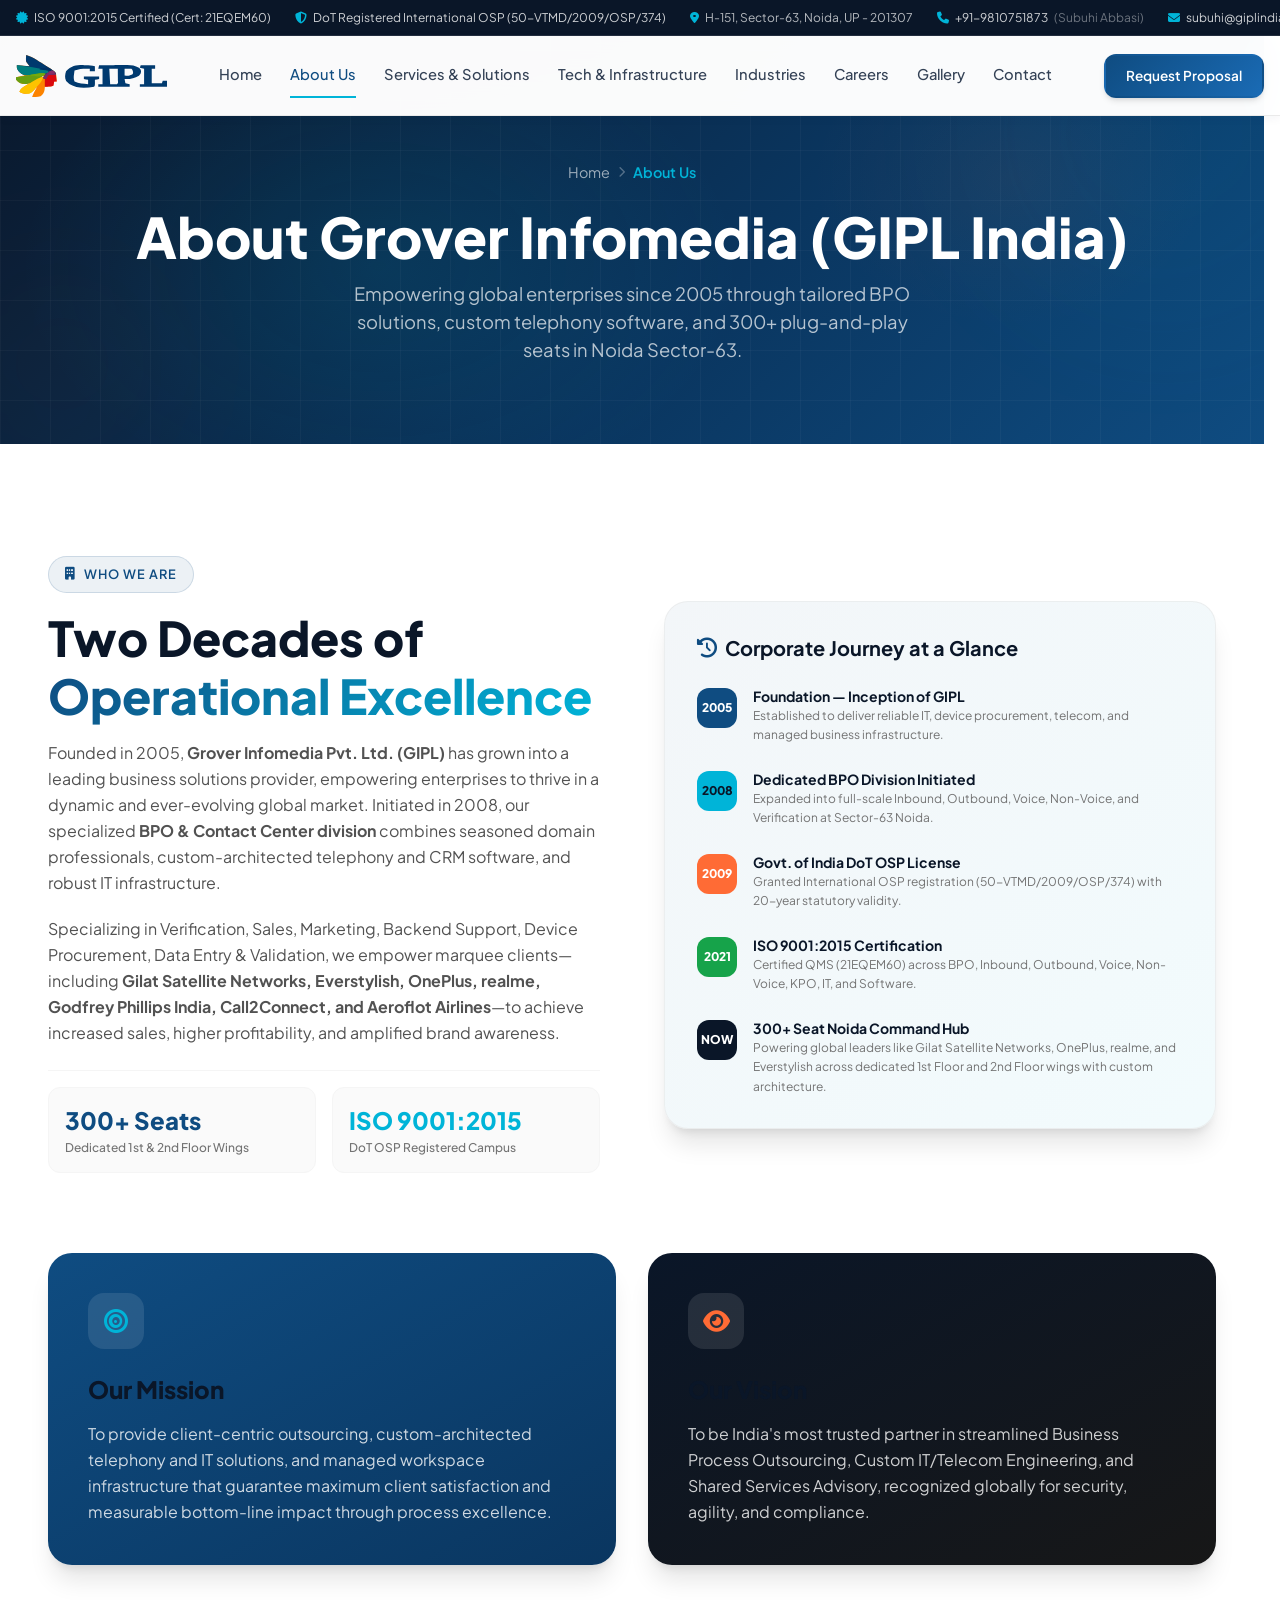
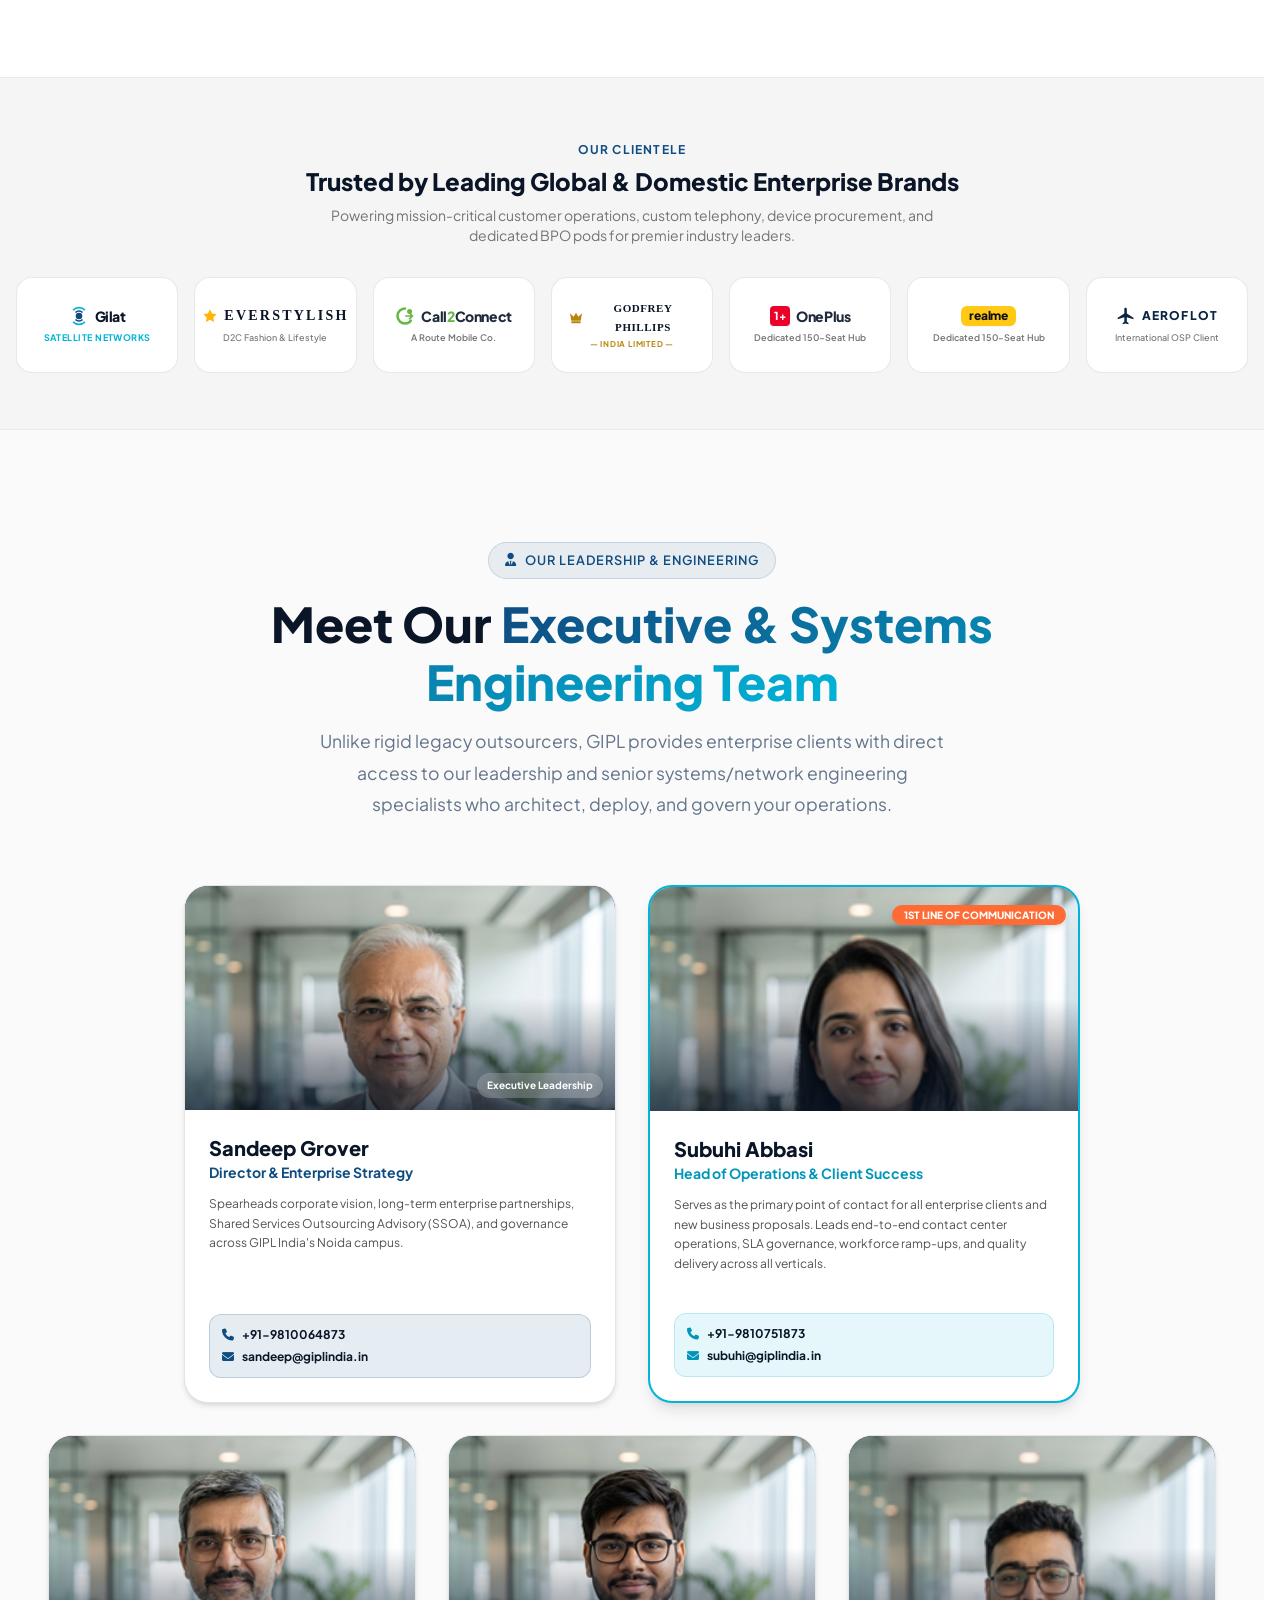
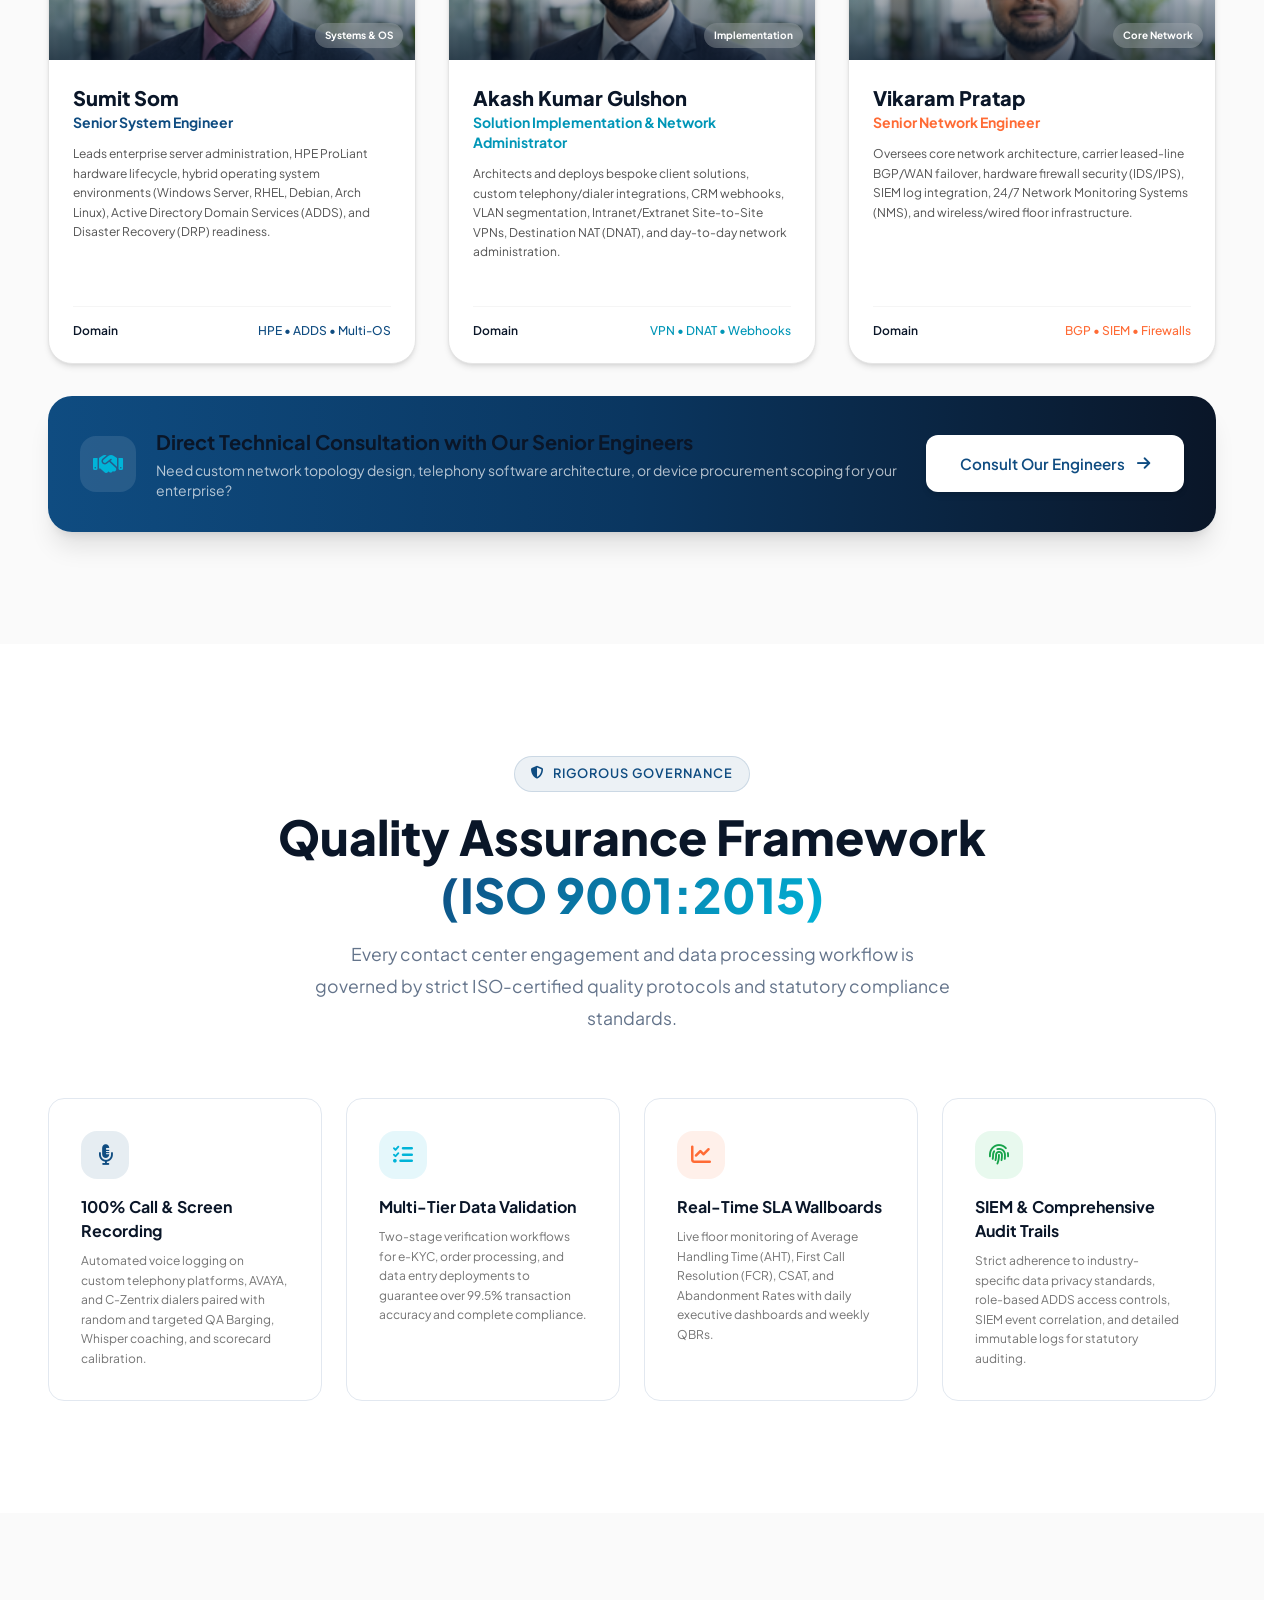
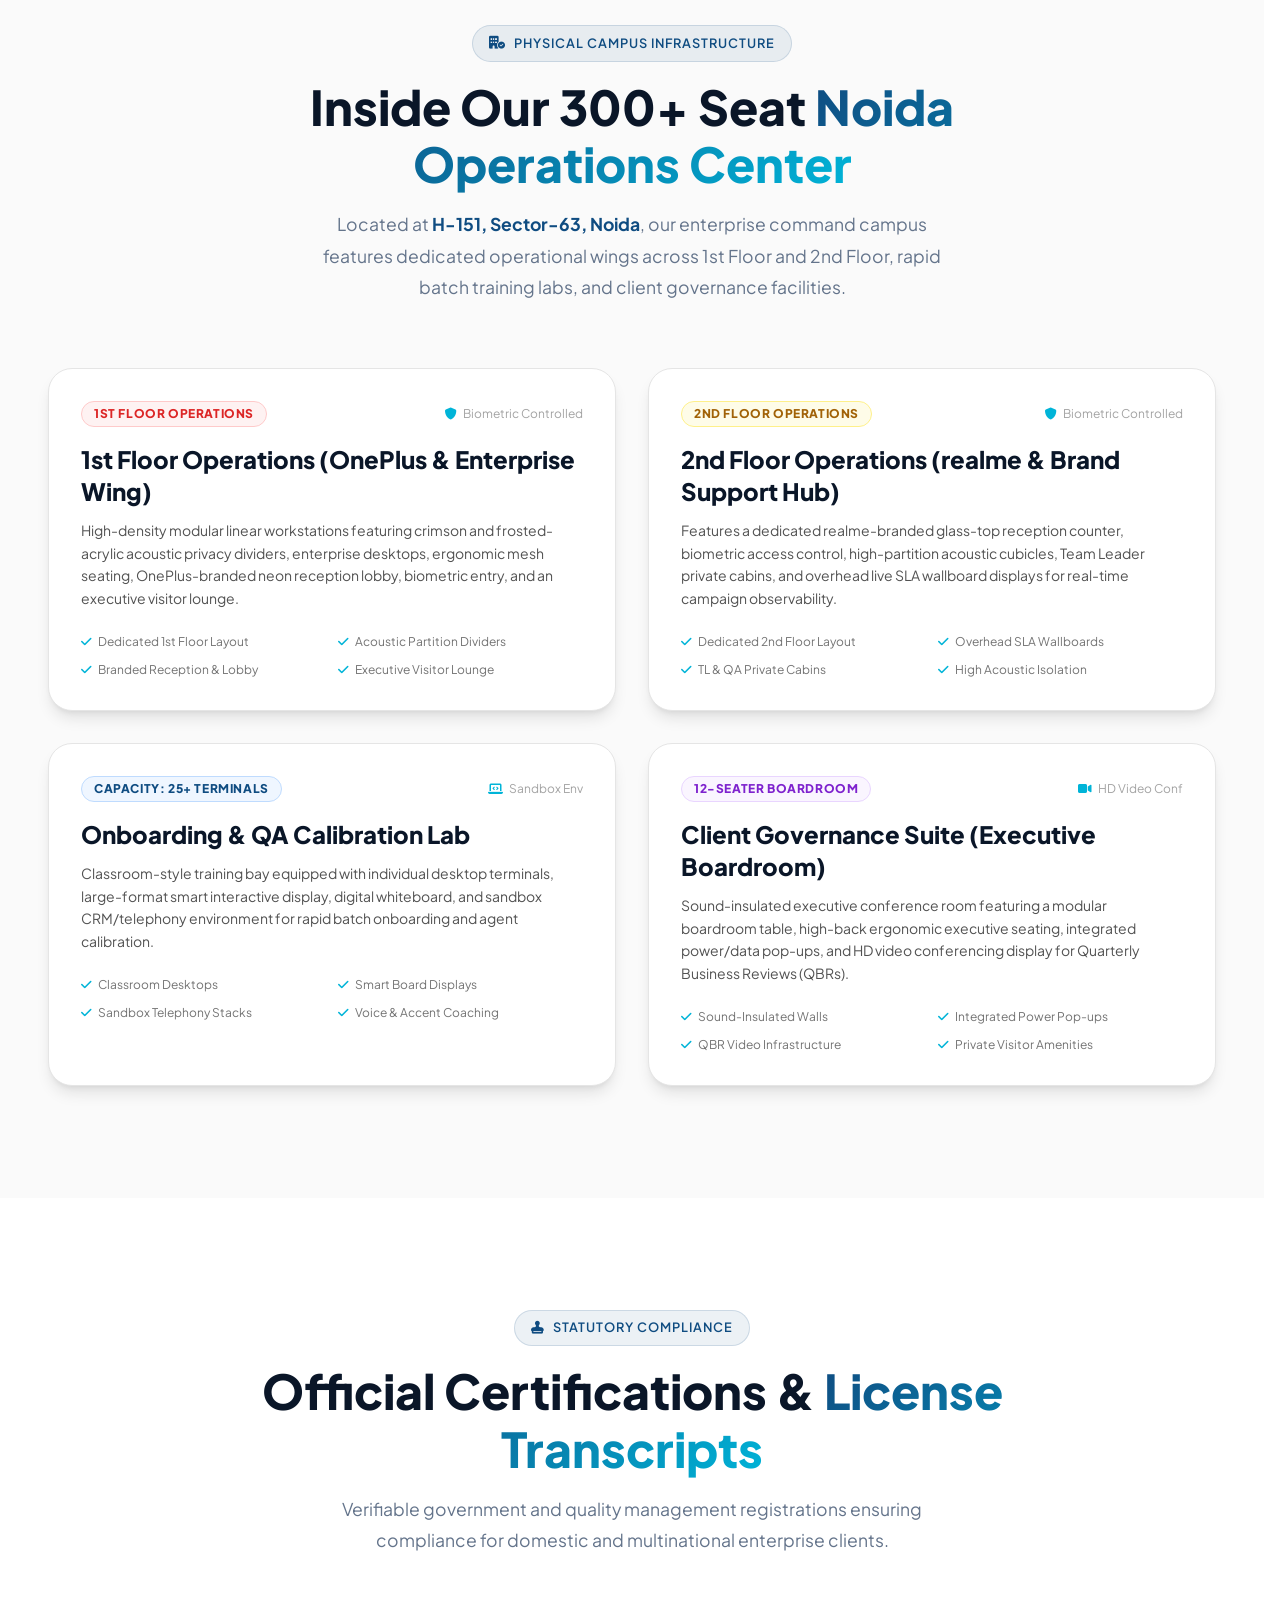
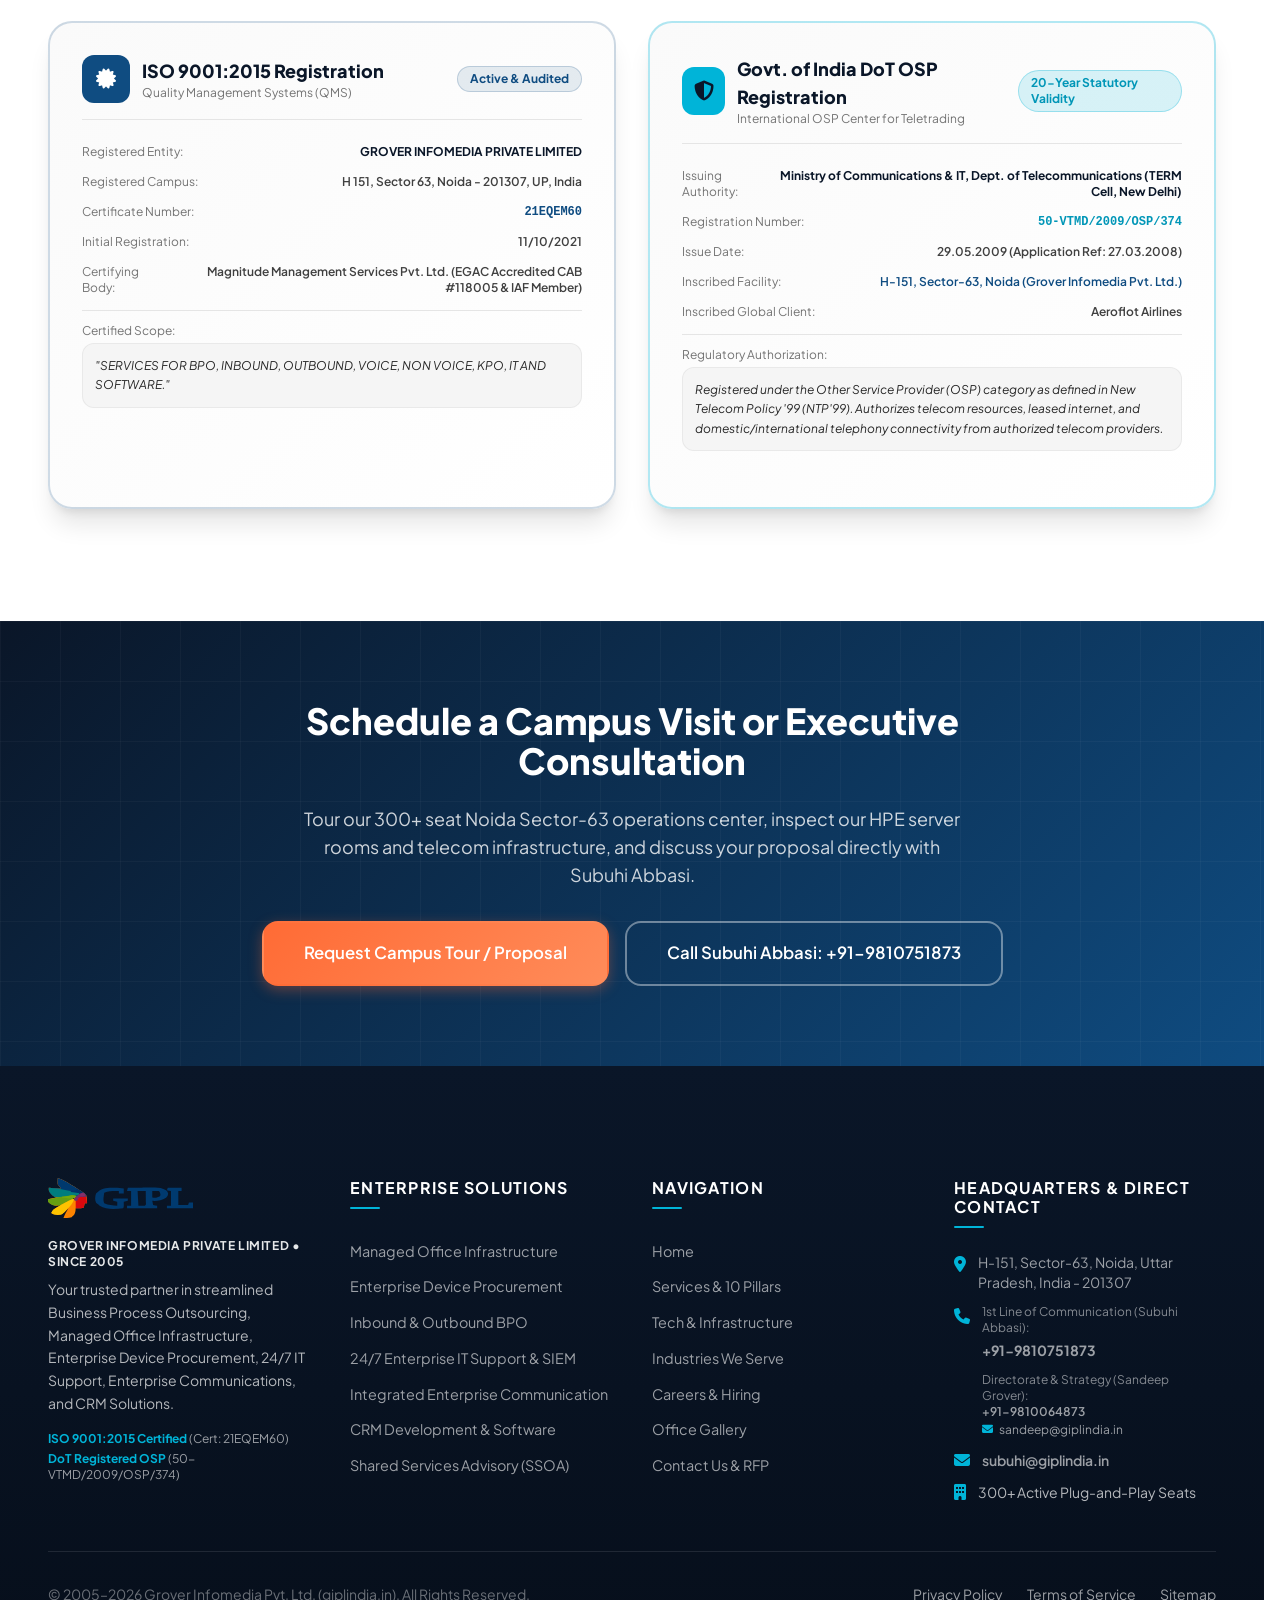
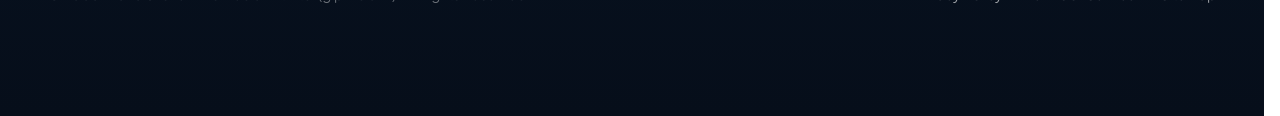
==== about.html @ d7152e78 "Initial production release of GIPL India (giplindia.in) corporate website" ====
<!DOCTYPE html>
<html lang="en">

<head>
  <meta charset="UTF-8">
  <meta name="viewport" content="width=device-width, initial-scale=1.0">
  <title>About Us, Leadership Team & Certifications | Grover Infomedia Pvt. Ltd. (GIPL India)</title>
  <meta name="description"
    content="Learn about Grover Infomedia Pvt. Ltd. (GIPL India) — empowering enterprises since 2005. Meet our leadership and engineering team, explore our 300+ seat Noida facility, ISO 9001:2015 certification, and DoT OSP license.">
  <meta name="keywords"
    content="About GIPL India, Grover Infomedia leadership team, Subuhi Abbasi, Sandeep Grover, BPO Noida Sector 63, ISO 9001:2015 BPO, DoT OSP registered call center, Gilat Satellite Networks Partner, OnePlus BPO Noida, realme BPO hub">
  <meta name="author" content="Grover Infomedia Pvt. Ltd. (GIPL India)">

  <!-- Open Graph -->
  <meta property="og:type" content="website">
  <meta property="og:url" content="https://www.giplindia.in/about.html">
  <meta property="og:title" content="About Us & Leadership Team | Grover Infomedia Pvt. Ltd. (GIPL India)">
  <meta property="og:description"
    content="Empowering enterprises since 2005. Meet our executive leadership and systems/network engineering team governing our 300+ seat Noida facility.">
  <meta property="og:site_name" content="GIPL India">
  <meta property="og:image" content="https://www.giplindia.in/asset/logo.svg">

  <!-- Twitter Card -->
  <meta name="twitter:card" content="summary_large_image">
  <meta name="twitter:title" content="About GIPL India | 20+ Years BPO & IT Excellence in Noida">
  <meta name="twitter:description"
    content="ISO 9001:2015 certified and DoT OSP registered provider of BPO, managed office infrastructure, custom telephony, and enterprise IT.">

  <!-- Canonical -->
  <link rel="canonical" href="https://www.giplindia.in/about.html">

  <!-- Favicon -->
  <link rel="icon" type="image/svg+xml" href="asset/favicon.svg">

  <!-- Google Fonts -->
  <link rel="preconnect" href="https://fonts.googleapis.com">
  <link rel="preconnect" href="https://fonts.gstatic.com" crossorigin>
  <link href="https://fonts.googleapis.com/css2?family=Plus+Jakarta+Sans:wght@300;400;500;600;700;800&display=swap"
    rel="stylesheet">

  <!-- Font Awesome -->
  <link rel="stylesheet" href="https://cdnjs.cloudflare.com/ajax/libs/font-awesome/6.5.1/css/all.min.css">

  <!-- Tailwind CSS -->
  <link rel="stylesheet" href="tailwind.min.css">

  <!-- Custom CSS -->
  <link rel="stylesheet" href="styles.css">
</head>

<body class="font-body page-inner">

  <!-- ==================== SITE HEADER ==================== -->
  <header id="site-header" class="site-header fixed top-0 left-0 right-0 z-50">
    <!-- Top Enterprise Utility Bar -->
    <div class="top-utility-bar bg-dark border-b border-white/10 text-white/80 text-xs py-2.5 hidden md:block">
      <div class="container-custom max-w-7xl mx-auto px-4 flex items-center justify-between">
        <div class="flex items-center gap-6">
          <span class="flex items-center gap-1.5 whitespace-nowrap"><i class="fas fa-certificate text-secondary"></i>
            ISO 9001:2015 Certified (Cert: 21EQEM60)</span>
          <span class="flex items-center gap-1.5 whitespace-nowrap"><i class="fas fa-shield-halved text-secondary"></i>
            DoT Registered International OSP (50-VTMD/2009/OSP/374)</span>
          <a href="https://maps.app.goo.gl/KAawsqjsAnJwsYy49" target="_blank" rel="noopener noreferrer"
            class="flex items-center gap-1.5 text-white/70 hover:text-white transition-colors whitespace-nowrap">
            <i class="fas fa-location-dot text-secondary"></i> H-151, Sector-63, Noida, UP - 201307
          </a>
        </div>
        <div class="flex items-center gap-6 ml-6 shrink-0">
          <a href="tel:+919810751873"
            class="hover:text-secondary flex items-center gap-1.5 transition-colors whitespace-nowrap">
            <i class="fas fa-phone text-secondary"></i> +91-9810751873 <span class="text-white/40">(Subuhi
              Abbasi)</span>
          </a>
          <a href="mailto:subuhi@giplindia.in"
            class="hover:text-secondary flex items-center gap-1.5 transition-colors whitespace-nowrap">
            <i class="fas fa-envelope text-secondary"></i> subuhi@giplindia.in
          </a>
        </div>
      </div>
    </div>

    <!-- Navigation -->
    <nav id="navbar" aria-label="Main navigation" class="transition-all duration-300">
      <div class="container-custom max-w-7xl mx-auto px-4 flex items-center justify-between h-20">
        <!-- Logo -->
        <a href="index.html" class="flex items-center gap-3 z-10 shrink-0" aria-label="GIPL India Home">
          <img src="asset/logo.svg" alt="GIPL India Logo"
            class="nav-logo-img logo-dark h-10 sm:h-11 w-auto object-contain shrink-0">
        </a>

        <!-- Desktop Links -->
        <div class="hidden lg:flex items-center gap-6 xl:gap-7">
          <a href="index.html"
            class="nav-link text-neutral-700 whitespace-nowrap border-b-2 border-transparent">Home</a>
          <a href="about.html"
            class="nav-link text-neutral-700 whitespace-nowrap active border-b-2 border-secondary font-bold text-primary">About
            Us</a>
          <a href="services.html"
            class="nav-link text-neutral-700 whitespace-nowrap border-b-2 border-transparent">Services & Solutions</a>
          <a href="infrastructure.html"
            class="nav-link text-neutral-700 whitespace-nowrap border-b-2 border-transparent">Tech & Infrastructure</a>
          <a href="industries.html"
            class="nav-link text-neutral-700 whitespace-nowrap border-b-2 border-transparent">Industries</a>
          <a href="careers.html"
            class="nav-link text-neutral-700 whitespace-nowrap border-b-2 border-transparent">Careers</a>
          <a href="gallery.html"
            class="nav-link text-neutral-700 whitespace-nowrap border-b-2 border-transparent">Gallery</a>
          <a href="contact.html"
            class="nav-link text-neutral-700 whitespace-nowrap border-b-2 border-transparent">Contact</a>
        </div>

        <!-- CTA + Hamburger -->
        <div class="flex items-center gap-4 z-10 shrink-0">
          <a href="contact.html"
            class="nav-cta hidden md:inline-flex btn btn-sm bg-primary text-white hover:bg-primary-dark rounded-lg shadow-md whitespace-nowrap">
            Request Proposal
          </a>
          <button id="menu-toggle" class="lg:hidden text-neutral-700 text-2xl focus:outline-none"
            aria-label="Open menu">
            <i class="fas fa-bars"></i>
          </button>
        </div>
      </div>
    </nav>
  </header>

  <!-- Mobile Menu -->
  <div id="mobile-menu">
    <div class="menu-overlay"></div>
    <div class="menu-panel">
      <div class="flex items-center justify-between mb-8">
        <a href="index.html" class="flex items-center gap-2">
          <img src="asset/logo.svg" alt="GIPL India" class="h-9 w-auto object-contain">
        </a>
        <button id="menu-close" class="text-neutral-500 text-2xl" aria-label="Close menu">
          <i class="fas fa-times"></i>
        </button>
      </div>
      <nav aria-label="Mobile navigation">
        <a href="index.html" class="mobile-nav-link">Home</a>
        <a href="about.html" class="mobile-nav-link active">About Us</a>
        <a href="services.html" class="mobile-nav-link">Services & Solutions</a>
        <a href="infrastructure.html" class="mobile-nav-link">Tech & Infrastructure</a>
        <a href="industries.html" class="mobile-nav-link">Industries</a>
        <a href="careers.html" class="mobile-nav-link">Careers</a>
        <a href="gallery.html" class="mobile-nav-link">Gallery</a>
        <a href="contact.html" class="mobile-nav-link">Contact</a>
      </nav>
      <div class="mt-8">
        <a href="contact.html" class="btn btn-primary w-full">Request Proposal</a>
      </div>
    </div>
  </div>

  <!-- ==================== PAGE HEADER ==================== -->
  <section class="page-header">
    <div class="hero-grid-bg"></div>
    <div class="hero-blob" style="width:400px;height:400px;background:rgba(0,180,216,0.12);top:-15%;right:-8%;"></div>
    <div class="hero-blob"
      style="width:250px;height:250px;background:rgba(255,107,53,0.08);bottom:-10%;left:-5%;animation-delay:3s;"></div>

    <div class="container-custom relative z-10 text-center">
      <div class="breadcrumb justify-center">
        <a href="index.html">Home</a>
        <i class="fas fa-chevron-right text-xs"></i>
        <span>About Us</span>
      </div>
      <h1 class="text-3xl sm:text-4xl md:text-5xl font-extrabold text-white mb-4">About Grover Infomedia (GIPL India)
      </h1>
      <p class="text-white/80 max-w-2xl mx-auto text-base sm:text-lg">
        Empowering global enterprises since 2005 through tailored BPO solutions, custom telephony software, and 300+
        plug-and-play seats in Noida Sector-63.
      </p>
    </div>
  </section>

  <!-- ==================== SECTION 4.2: COMPANY OVERVIEW, MISSION & VISION ==================== -->
  <section class="section-padding bg-white" id="overview">
    <div class="container-custom">
      <div class="grid lg:grid-cols-2 gap-16 items-center mb-20">
        <!-- Left: Text Overview -->
        <div class="animate-on-scroll">
          <span class="section-badge section-badge-primary">
            <i class="fas fa-building"></i>
            Who We Are
          </span>
          <h2 class="section-title">Two Decades of <span class="gradient-text">Operational Excellence</span></h2>
          <p class="text-neutral-600 leading-relaxed mb-5">
            Founded in 2005, <strong>Grover Infomedia Pvt. Ltd. (GIPL)</strong> has grown into a leading business
            solutions provider, empowering enterprises to thrive in a dynamic and ever-evolving global market. Initiated
            in 2008, our specialized <strong>BPO & Contact Center division</strong> combines seasoned domain
            professionals, custom-architected telephony and CRM software, and robust IT infrastructure.
          </p>
          <p class="text-neutral-600 leading-relaxed mb-6">
            Specializing in Verification, Sales, Marketing, Backend Support, Device Procurement, Data Entry &
            Validation, we empower marquee clients—including <strong>Gilat Satellite Networks, Everstylish, OnePlus, realme, Godfrey Phillips
              India, Call2Connect, and Aeroflot Airlines</strong>—to achieve increased sales, higher profitability, and
            amplified brand awareness.
          </p>
          <div class="grid grid-cols-2 gap-4 pt-4 border-t border-neutral-100">
            <div class="p-4 rounded-xl bg-neutral-50 border border-neutral-100">
              <div class="text-2xl font-black text-primary">300+ Seats</div>
              <div class="text-xs text-neutral-500 font-medium mt-1">Dedicated 1st & 2nd Floor Wings</div>
            </div>
            <div class="p-4 rounded-xl bg-neutral-50 border border-neutral-100">
              <div class="text-2xl font-black text-secondary">ISO 9001:2015</div>
              <div class="text-xs text-neutral-500 font-medium mt-1">DoT OSP Registered Campus</div>
            </div>
          </div>
        </div>

        <!-- Right: Key Milestones Quick View -->
        <div class="animate-on-scroll animate-delay-200">
          <div
            class="bg-gradient-to-br from-primary/5 to-secondary/5 rounded-3xl p-8 border border-neutral-200/60 shadow-xl relative overflow-hidden">
            <h3 class="text-xl font-bold text-dark mb-6 flex items-center gap-2">
              <i class="fas fa-clock-rotate-left text-primary"></i>
              Corporate Journey at a Glance
            </h3>
            <div class="space-y-6">
              <div class="flex items-start gap-4">
                <div
                  class="w-10 h-10 rounded-xl bg-primary text-white font-black text-xs flex items-center justify-center flex-shrink-0 mt-0.5">
                  2005</div>
                <div>
                  <h4 class="font-bold text-dark text-sm">Foundation — Inception of GIPL</h4>
                  <p class="text-xs text-neutral-500 leading-relaxed">Established to deliver reliable IT, device
                    procurement, telecom, and managed business infrastructure.</p>
                </div>
              </div>

              <div class="flex items-start gap-4">
                <div
                  class="w-10 h-10 rounded-xl bg-secondary text-dark font-black text-xs flex items-center justify-center flex-shrink-0 mt-0.5">
                  2008</div>
                <div>
                  <h4 class="font-bold text-dark text-sm">Dedicated BPO Division Initiated</h4>
                  <p class="text-xs text-neutral-500 leading-relaxed">Expanded into full-scale Inbound, Outbound, Voice,
                    Non-Voice, and Verification at Sector-63 Noida.</p>
                </div>
              </div>

              <div class="flex items-start gap-4">
                <div
                  class="w-10 h-10 rounded-xl bg-accent text-white font-black text-xs flex items-center justify-center flex-shrink-0 mt-0.5">
                  2009</div>
                <div>
                  <h4 class="font-bold text-dark text-sm">Govt. of India DoT OSP License</h4>
                  <p class="text-xs text-neutral-500 leading-relaxed">Granted International OSP registration
                    (50-VTMD/2009/OSP/374) with 20-year statutory validity.</p>
                </div>
              </div>

              <div class="flex items-start gap-4">
                <div
                  class="w-10 h-10 rounded-xl bg-green-600 text-white font-black text-xs flex items-center justify-center flex-shrink-0 mt-0.5">
                  2021</div>
                <div>
                  <h4 class="font-bold text-dark text-sm">ISO 9001:2015 Certification</h4>
                  <p class="text-xs text-neutral-500 leading-relaxed">Certified QMS (21EQEM60) across BPO, Inbound,
                    Outbound, Voice, Non-Voice, KPO, IT, and Software.</p>
                </div>
              </div>

              <div class="flex items-start gap-4">
                <div
                  class="w-10 h-10 rounded-xl bg-dark text-white font-black text-xs flex items-center justify-center flex-shrink-0 mt-0.5">
                  NOW</div>
                <div>
                  <h4 class="font-bold text-dark text-sm">300+ Seat Noida Command Hub</h4>
                  <p class="text-xs text-neutral-500 leading-relaxed">Powering global leaders like Gilat Satellite Networks, OnePlus, realme, and
                    Everstylish across dedicated 1st Floor and 2nd Floor wings with custom architecture.</p>
                </div>
              </div>
            </div>
          </div>
        </div>
      </div>

      <!-- Mission & Vision Cards -->
      <div class="grid md:grid-cols-2 gap-8">
        <div
          class="bg-gradient-to-br from-primary to-primary-dark rounded-3xl p-8 sm:p-10 text-white shadow-xl relative overflow-hidden animate-on-scroll">
          <div class="w-14 h-14 rounded-2xl bg-white/10 flex items-center justify-center mb-6 text-secondary text-2xl">
            <i class="fas fa-bullseye"></i>
          </div>
          <h3 class="text-2xl font-extrabold mb-4">Our Mission</h3>
          <p class="text-white/80 leading-relaxed text-base">
            To provide client-centric outsourcing, custom-architected telephony and IT solutions, and managed workspace
            infrastructure that guarantee maximum client satisfaction and measurable bottom-line impact through process
            excellence.
          </p>
        </div>

        <div
          class="bg-gradient-to-br from-dark to-neutral-900 rounded-3xl p-8 sm:p-10 text-white shadow-xl relative overflow-hidden animate-on-scroll animate-delay-100">
          <div class="w-14 h-14 rounded-2xl bg-white/10 flex items-center justify-center mb-6 text-accent text-2xl">
            <i class="fas fa-eye"></i>
          </div>
          <h3 class="text-2xl font-extrabold mb-4">Our Vision</h3>
          <p class="text-white/80 leading-relaxed text-base">
            To be India's most trusted partner in streamlined Business Process Outsourcing, Custom IT/Telecom
            Engineering, and Shared Services Advisory, recognized globally for security, agility, and compliance.
          </p>
        </div>
      </div>
    </div>
  </section>

  <!-- ==================== MARQUEE CLIENTELE SHOWCASE ==================== -->
  <section class="py-14 bg-neutral-100 border-y border-neutral-200/80" id="clientele">
    <div class="container-custom">
      <div class="text-center mb-8">
        <span class="text-xs font-bold uppercase tracking-widest text-primary">OUR CLIENTELE</span>
        <h2 class="text-xl sm:text-2xl font-extrabold text-dark mt-1">Trusted by Leading Global & Domestic Enterprise
          Brands</h2>
        <p class="text-xs sm:text-sm text-neutral-500 max-w-2xl mx-auto mt-2">
          Powering mission-critical customer operations, custom telephony, device procurement, and dedicated BPO pods
          for premier industry leaders.
        </p>
      </div>

      <!-- 7 Marquee Client Vector Cards Grid -->
      <div class="grid grid-cols-2 sm:grid-cols-3 md:grid-cols-4 lg:grid-cols-7 gap-4">

        <!-- 1. Gilat Satellite Networks -->
        <div
          class="h-24 px-4 py-3 bg-white rounded-2xl border border-neutral-200/90 hover:border-primary/50 hover:shadow-lg hover:-translate-y-1 transition-all duration-300 flex flex-col items-center justify-center text-center group"
          title="Gilat Satellite Networks" aria-label="Gilat Satellite Networks">
          <div class="flex items-center gap-1.5 mb-1">
            <svg class="w-5 h-5 text-[#0F4C81] group-hover:text-[#00B4D8] transition-colors shrink-0"
              viewBox="0 0 24 24" fill="none" stroke="currentColor" stroke-width="2" aria-hidden="true">
              <circle cx="12" cy="12" r="3" fill="#0F4C81" />
              <path d="M4.93 4.93a10 10 0 0 1 14.14 0" stroke="#00B4D8" />
              <path d="M7.76 7.76a6 6 0 0 1 8.48 0" stroke="#0F4C81" />
              <path d="M19.07 19.07a10 10 0 0 1-14.14 0" stroke="#00B4D8" />
              <path d="M16.24 16.24a6 6 0 0 1-8.48 0" stroke="#0F4C81" />
            </svg>
            <span class="font-extrabold text-sm tracking-tight text-[#0A1628]">Gilat</span>
          </div>
          <span class="text-[9px] font-bold uppercase tracking-wider text-[#00B4D8]">Satellite Networks</span>
        </div>

        <!-- 2. Everstylish -->
        <div
          class="h-24 px-4 py-3 bg-white rounded-2xl border border-neutral-200/90 hover:border-primary/50 hover:shadow-lg hover:-translate-y-1 transition-all duration-300 flex flex-col items-center justify-center text-center group">
          <div class="flex items-center gap-1.5 mb-1">
            <svg class="w-4 h-4 text-[#FFB703] fill-current shrink-0" viewBox="0 0 24 24">
              <path
                d="M12 2L15.09 8.26L22 9.27L17 14.14L18.18 21.02L12 17.77L5.82 21.02L7 14.14L2 9.27L8.91 8.26L12 2Z" />
            </svg>
            <span class="font-serif font-black text-xs sm:text-sm tracking-[0.16em] text-[#0A1628]">EVERSTYLISH</span>
          </div>
          <span class="text-[9px] font-medium text-neutral-500">D2C Fashion & Lifestyle</span>
        </div>

        <!-- 3. Call2Connect (Route Mobile) -->
        <div
          class="h-24 px-4 py-3 bg-white rounded-2xl border border-neutral-200/90 hover:border-primary/50 hover:shadow-lg hover:-translate-y-1 transition-all duration-300 flex flex-col items-center justify-center text-center group">
          <div class="flex items-center gap-1.5 mb-1">
            <svg class="w-5 h-5 shrink-0" viewBox="0 0 24 24" fill="none">
              <path d="M12 3C7.03 3 3 7.03 3 12C3 16.97 7.03 21 12 21C14.83 21 17.36 19.69 19 17.65" stroke="#65B741"
                stroke-width="3" stroke-linecap="round" />
              <circle cx="17.5" cy="6.5" r="3" fill="#65B741" />
              <path d="M13 12H21M21 12L17.5 8.5M21 12L17.5 15.5" stroke="#65B741" stroke-width="2"
                stroke-linecap="round" stroke-linejoin="round" />
            </svg>
            <span class="font-extrabold text-xs sm:text-sm tracking-tight text-[#1E293B]">Call<span
                class="text-[#65B741]">2</span>Connect</span>
          </div>
          <span class="text-[9px] font-semibold text-neutral-500">A Route Mobile Co.</span>
        </div>

        <!-- 4. Godfrey Phillips India (GPI) -->
        <div
          class="h-24 px-4 py-3 bg-white rounded-2xl border border-neutral-200/90 hover:border-primary/50 hover:shadow-lg hover:-translate-y-1 transition-all duration-300 flex flex-col items-center justify-center text-center group">
          <div class="flex items-center gap-1.5 mb-0.5">
            <svg class="w-4 h-4 text-[#B8860B] fill-current shrink-0" viewBox="0 0 24 24">
              <path
                d="M5 16L3 5L8.5 10L12 4L15.5 10L21 5L19 16H5M19 19C19 19.6 18.6 20 18 20H6C5.4 20 5 19.6 5 19V17H19V19Z" />
            </svg>
            <span class="font-serif font-extrabold text-[11px] tracking-wider text-[#0A1628]">GODFREY PHILLIPS</span>
          </div>
          <span class="text-[8px] font-bold uppercase tracking-widest text-[#B8860B]">— INDIA LIMITED —</span>
        </div>

        <!-- 5. OnePlus -->
        <div
          class="h-24 px-4 py-3 bg-white rounded-2xl border border-neutral-200/90 hover:border-primary/50 hover:shadow-lg hover:-translate-y-1 transition-all duration-300 flex flex-col items-center justify-center text-center group">
          <div class="flex items-center gap-1.5 mb-1">
            <div
              class="w-5 h-5 bg-[#EB0029] rounded flex items-center justify-center text-white text-[11px] font-black leading-none shadow-sm shrink-0">
              1+
            </div>
            <span class="font-extrabold text-sm tracking-tight text-[#1E293B]">OnePlus</span>
          </div>
          <span class="text-[9px] font-semibold text-neutral-500">Dedicated 150-Seat Hub</span>
        </div>

        <!-- 6. realme -->
        <div
          class="h-24 px-4 py-3 bg-white rounded-2xl border border-neutral-200/90 hover:border-primary/50 hover:shadow-lg hover:-translate-y-1 transition-all duration-300 flex flex-col items-center justify-center text-center group">
          <div class="flex items-center gap-1.5 mb-1">
            <div
              class="bg-[#FFC915] text-[#111] px-2 py-0.5 rounded-md font-black text-xs lowercase tracking-tight shadow-sm">
              realme
            </div>
          </div>
          <span class="text-[9px] font-semibold text-neutral-500">Dedicated 150-Seat Hub</span>
        </div>

        <!-- 7. Aeroflot Airlines -->
        <div
          class="h-24 px-4 py-3 bg-white rounded-2xl border border-neutral-200/90 hover:border-primary/50 hover:shadow-lg hover:-translate-y-1 transition-all duration-300 flex flex-col items-center justify-center text-center group">
          <div class="flex items-center gap-1.5 mb-1">
            <svg class="w-5 h-5 text-[#0A2540] shrink-0" viewBox="0 0 24 24" fill="currentColor">
              <path
                d="M21 16V14L13 9V3.5C13 2.67 12.33 2 11.5 2C10.67 2 10 2.67 10 3.5V9L2 14V16L10 13.5V19L8 20.5V22L11.5 21L15 22V20.5L13 19V13.5L21 16Z" />
            </svg>
            <span class="font-extrabold text-xs tracking-widest text-[#0A2540]">AEROFLOT</span>
          </div>
          <span class="text-[9px] font-medium text-neutral-500">International OSP Client</span>
        </div>

      </div>
    </div>
  </section>

  <!-- ==================== SECTION 4.4: LEADERSHIP & CORE ENGINEERING TEAM ==================== -->
  <section class="section-padding bg-neutral-50" id="team">
    <div class="container-custom">
      <div class="text-center mb-16 animate-on-scroll max-w-3xl mx-auto">
        <span class="section-badge section-badge-primary">
          <i class="fas fa-user-tie"></i>
          Our Leadership & Engineering
        </span>
        <h2 class="section-title">Meet Our <span class="gradient-text">Executive & Systems Engineering Team</span></h2>
        <p class="section-subtitle mx-auto">
          Unlike rigid legacy outsourcers, GIPL provides enterprise clients with direct access to our leadership and
          senior systems/network engineering specialists who architect, deploy, and govern your operations.
        </p>
      </div>

      <!-- Top Row: 2 Executive Leaders Centered -->
      <div class="max-w-4xl mx-auto grid sm:grid-cols-2 gap-8 mb-8">

        <!-- Member 1: Sandeep Grover -->
        <div
          class="bg-white rounded-3xl border border-neutral-200 shadow-md hover:shadow-xl transition-all duration-300 overflow-hidden hover:-translate-y-2 animate-on-scroll flex flex-col justify-between h-full">
          <div>
            <div class="h-56 bg-gradient-to-br from-primary to-dark relative overflow-hidden group">
              <img src="asset/team-sandeep-grover.png" alt="Sandeep Grover — Director & Enterprise Strategy"
                class="w-full h-full object-cover object-top transition-transform duration-500 group-hover:scale-105"
                loading="lazy">
              <div class="absolute inset-0 bg-gradient-to-t from-dark/70 via-transparent to-transparent"></div>
              <span
                class="absolute bottom-3 right-3 text-[10px] font-bold px-2.5 py-1 rounded-full bg-white/20 text-white backdrop-blur-md">
                Executive Leadership
              </span>
            </div>
            <div class="p-6">
              <h3 class="font-extrabold text-dark text-xl">Sandeep Grover</h3>
              <p class="text-primary font-bold text-sm mb-3">Director & Enterprise Strategy</p>
              <p class="text-neutral-600 text-xs leading-relaxed mb-5">
                Spearheads corporate vision, long-term enterprise partnerships, Shared Services Outsourcing Advisory
                (SSOA), and governance across GIPL India's Noida campus.
              </p>
            </div>
          </div>
          <div class="px-6 pb-6">
            <div class="p-3 rounded-xl bg-primary/10 border border-primary/20 space-y-1.5 text-xs">
              <div class="flex items-center gap-2">
                <i class="fas fa-phone text-primary"></i>
                <a href="tel:+919810064873" class="font-bold text-dark hover:text-primary">+91-9810064873</a>
              </div>
              <div class="flex items-center gap-2">
                <i class="fas fa-envelope text-primary"></i>
                <a href="mailto:sandeep@giplindia.in"
                  class="font-bold text-dark hover:text-primary">sandeep@giplindia.in</a>
              </div>
            </div>
          </div>
        </div>

        <!-- Member 2: Subuhi Abbasi (Primary Point of Contact) -->
        <div
          class="bg-white rounded-3xl border-2 border-secondary shadow-lg hover:shadow-2xl transition-all duration-300 overflow-hidden hover:-translate-y-2 animate-on-scroll relative flex flex-col justify-between h-full">
          <div class="absolute top-3 right-3 z-20">
            <span class="bg-accent text-white font-extrabold text-[10px] uppercase px-3 py-1 rounded-full shadow-md">
              1st Line of Communication
            </span>
          </div>
          <div>
            <div class="h-56 bg-gradient-to-br from-secondary to-primary relative overflow-hidden group">
              <img src="asset/team-subuhi-abbasi.png" alt="Subuhi Abbasi — Head of Operations & Client Success"
                class="w-full h-full object-cover object-top transition-transform duration-500 group-hover:scale-105"
                loading="lazy">
              <div class="absolute inset-0 bg-gradient-to-t from-dark/70 via-transparent to-transparent"></div>
            </div>
            <div class="p-6">
              <h3 class="font-extrabold text-dark text-xl">Subuhi Abbasi</h3>
              <p class="text-secondary-dark font-bold text-sm mb-3">Head of Operations & Client Success</p>
              <p class="text-neutral-600 text-xs leading-relaxed mb-4">
                Serves as the primary point of contact for all enterprise clients and new business proposals. Leads
                end-to-end contact center operations, SLA governance, workforce ramp-ups, and quality delivery across
                all verticals.
              </p>
            </div>
          </div>
          <div class="px-6 pb-6">
            <div class="p-3 rounded-xl bg-secondary/10 border border-secondary/20 space-y-1.5 text-xs">
              <div class="flex items-center gap-2">
                <i class="fas fa-phone text-secondary-dark"></i>
                <a href="tel:+919810751873" class="font-bold text-dark hover:text-secondary-dark">+91-9810751873</a>
              </div>
              <div class="flex items-center gap-2">
                <i class="fas fa-envelope text-secondary-dark"></i>
                <a href="mailto:subuhi@giplindia.in"
                  class="font-bold text-dark hover:text-secondary-dark">subuhi@giplindia.in</a>
              </div>
            </div>
          </div>
        </div>

      </div>

      <!-- Bottom Row: 3 Senior Systems & Network Engineers -->
      <div class="grid sm:grid-cols-2 lg:grid-cols-3 gap-8 mb-8">

        <!-- Member 3: Sumit Som -->
        <div
          class="bg-white rounded-3xl border border-neutral-200 shadow-md hover:shadow-xl transition-all duration-300 overflow-hidden hover:-translate-y-2 animate-on-scroll animate-delay-100 flex flex-col justify-between h-full">
          <div>
            <div class="h-56 bg-gradient-to-br from-dark to-primary relative overflow-hidden group">
              <img src="asset/team-sumit-som.png" alt="Sumit Som — Senior System Engineer"
                class="w-full h-full object-cover object-top transition-transform duration-500 group-hover:scale-105"
                loading="lazy">
              <div class="absolute inset-0 bg-gradient-to-t from-dark/70 via-transparent to-transparent"></div>
              <span
                class="absolute bottom-3 right-3 text-[10px] font-bold px-2.5 py-1 rounded-full bg-white/20 text-white backdrop-blur-md">
                Systems & OS
              </span>
            </div>
            <div class="p-6">
              <h3 class="font-extrabold text-dark text-xl">Sumit Som</h3>
              <p class="text-primary font-bold text-sm mb-3">Senior System Engineer</p>
              <p class="text-neutral-600 text-xs leading-relaxed mb-5">
                Leads enterprise server administration, HPE ProLiant hardware lifecycle, hybrid operating system
                environments (Windows Server, RHEL, Debian, Arch Linux), Active Directory Domain Services (ADDS), and
                Disaster Recovery (DRP) readiness.
              </p>
            </div>
          </div>
          <div class="px-6 pb-6">
            <div class="pt-4 border-t border-neutral-100 flex items-center justify-between text-xs text-neutral-500">
              <span class="font-semibold text-dark">Domain</span>
              <span class="text-primary font-medium">HPE • ADDS • Multi-OS</span>
            </div>
          </div>
        </div>

        <!-- Member 4: Akash Kumar Gulshon -->
        <div
          class="bg-white rounded-3xl border border-neutral-200 shadow-md hover:shadow-xl transition-all duration-300 overflow-hidden hover:-translate-y-2 animate-on-scroll animate-delay-200 flex flex-col justify-between h-full">
          <div>
            <div class="h-56 bg-gradient-to-br from-primary-light to-secondary relative overflow-hidden group">
              <img src="asset/team-akash-kumar-gulshon.png"
                alt="Akash Kumar Gulshon — Solution Implementation & Network Administrator"
                class="w-full h-full object-cover object-top transition-transform duration-500 group-hover:scale-105"
                loading="lazy">
              <div class="absolute inset-0 bg-gradient-to-t from-dark/70 via-transparent to-transparent"></div>
              <span
                class="absolute bottom-3 right-3 text-[10px] font-bold px-2.5 py-1 rounded-full bg-white/20 text-white backdrop-blur-md">
                Implementation
              </span>
            </div>
            <div class="p-6">
              <h3 class="font-extrabold text-dark text-xl">Akash Kumar Gulshon</h3>
              <p class="text-secondary-dark font-bold text-sm mb-3">Solution Implementation & Network Administrator</p>
              <p class="text-neutral-600 text-xs leading-relaxed mb-5">
                Architects and deploys bespoke client solutions, custom telephony/dialer integrations, CRM webhooks,
                VLAN segmentation, Intranet/Extranet Site-to-Site VPNs, Destination NAT (DNAT), and day-to-day network
                administration.
              </p>
            </div>
          </div>
          <div class="px-6 pb-6">
            <div class="pt-4 border-t border-neutral-100 flex items-center justify-between text-xs text-neutral-500">
              <span class="font-semibold text-dark">Domain</span>
              <span class="text-secondary-dark font-medium">VPN • DNAT • Webhooks</span>
            </div>
          </div>
        </div>

        <!-- Member 5: Vikaram Pratap -->
        <div
          class="bg-white rounded-3xl border border-neutral-200 shadow-md hover:shadow-xl transition-all duration-300 overflow-hidden hover:-translate-y-2 animate-on-scroll animate-delay-300 flex flex-col justify-between h-full">
          <div>
            <div class="h-56 bg-gradient-to-br from-dark to-neutral-800 relative overflow-hidden group">
              <img src="asset/team-vikaram-pratap.png" alt="Vikaram Pratap — Senior Network Engineer"
                class="w-full h-full object-cover object-top transition-transform duration-500 group-hover:scale-105"
                loading="lazy">
              <div class="absolute inset-0 bg-gradient-to-t from-dark/70 via-transparent to-transparent"></div>
              <span
                class="absolute bottom-3 right-3 text-[10px] font-bold px-2.5 py-1 rounded-full bg-white/20 text-white backdrop-blur-md">
                Core Network
              </span>
            </div>
            <div class="p-6">
              <h3 class="font-extrabold text-dark text-xl">Vikaram Pratap</h3>
              <p class="text-accent font-bold text-sm mb-3">Senior Network Engineer</p>
              <p class="text-neutral-600 text-xs leading-relaxed mb-5">
                Oversees core network architecture, carrier leased-line BGP/WAN failover, hardware firewall security
                (IDS/IPS), SIEM log integration, 24/7 Network Monitoring Systems (NMS), and wireless/wired floor
                infrastructure.
              </p>
            </div>
          </div>
          <div class="px-6 pb-6">
            <div class="pt-4 border-t border-neutral-100 flex items-center justify-between text-xs text-neutral-500">
              <span class="font-semibold text-dark">Domain</span>
              <span class="text-accent font-medium">BGP • SIEM • Firewalls</span>
            </div>
          </div>
        </div>

      </div>

      <!-- Full-Width Direct Technical Consultation Banner -->
      <div
        class="bg-gradient-to-r from-primary via-primary-dark to-dark rounded-3xl p-8 text-white flex flex-col md:flex-row items-center justify-between gap-6 shadow-xl animate-on-scroll">
        <div class="flex items-center gap-5">
          <div
            class="w-14 h-14 rounded-2xl bg-white/10 flex items-center justify-center text-secondary text-2xl shrink-0">
            <i class="fas fa-handshake"></i>
          </div>
          <div>
            <h3 class="text-xl font-bold mb-1">Direct Technical Consultation with Our Senior Engineers</h3>
            <p class="text-white/70 text-sm">Need custom network topology design, telephony software architecture, or
              device procurement scoping for your enterprise?</p>
          </div>
        </div>
        <a href="contact.html"
          class="btn bg-white text-primary hover:bg-neutral-100 font-bold px-8 py-3.5 shadow-md whitespace-nowrap shrink-0">
          Consult Our Engineers <i class="fas fa-arrow-right ml-1"></i>
        </a>
      </div>

    </div>
  </section>

  <!-- ==================== SECTION 4.5: QUALITY ASSURANCE FRAMEWORK (ISO 9001:2015) ==================== -->
  <section class="section-padding bg-white" id="qa-framework">
    <div class="container-custom">
      <div class="text-center mb-16 animate-on-scroll max-w-3xl mx-auto">
        <span class="section-badge section-badge-primary">
          <i class="fas fa-shield-halved"></i>
          Rigorous Governance
        </span>
        <h2 class="section-title">Quality Assurance Framework <span class="gradient-text">(ISO 9001:2015)</span></h2>
        <p class="section-subtitle mx-auto">
          Every contact center engagement and data processing workflow is governed by strict ISO-certified quality
          protocols and statutory compliance standards.
        </p>
      </div>

      <div class="grid sm:grid-cols-2 lg:grid-cols-4 gap-6">
        <div class="card p-6 border border-neutral-200 hover:border-primary/40 hover:shadow-xl transition-all">
          <div class="w-12 h-12 rounded-2xl bg-primary/10 flex items-center justify-center text-primary text-xl mb-4">
            <i class="fas fa-microphone-lines"></i>
          </div>
          <h3 class="font-bold text-dark text-base mb-2">100% Call & Screen Recording</h3>
          <p class="text-neutral-500 text-xs leading-relaxed">
            Automated voice logging on custom telephony platforms, AVAYA, and C-Zentrix dialers paired with random and
            targeted QA Barging, Whisper coaching, and scorecard calibration.
          </p>
        </div>

        <div class="card p-6 border border-neutral-200 hover:border-secondary/40 hover:shadow-xl transition-all">
          <div
            class="w-12 h-12 rounded-2xl bg-secondary/10 flex items-center justify-center text-secondary text-xl mb-4">
            <i class="fas fa-list-check"></i>
          </div>
          <h3 class="font-bold text-dark text-base mb-2">Multi-Tier Data Validation</h3>
          <p class="text-neutral-500 text-xs leading-relaxed">
            Two-stage verification workflows for e-KYC, order processing, and data entry deployments to guarantee over
            99.5% transaction accuracy and complete compliance.
          </p>
        </div>

        <div class="card p-6 border border-neutral-200 hover:border-accent/40 hover:shadow-xl transition-all">
          <div class="w-12 h-12 rounded-2xl bg-accent/10 flex items-center justify-center text-accent text-xl mb-4">
            <i class="fas fa-chart-line"></i>
          </div>
          <h3 class="font-bold text-dark text-base mb-2">Real-Time SLA Wallboards</h3>
          <p class="text-neutral-500 text-xs leading-relaxed">
            Live floor monitoring of Average Handling Time (AHT), First Call Resolution (FCR), CSAT, and Abandonment
            Rates with daily executive dashboards and weekly QBRs.
          </p>
        </div>

        <div class="card p-6 border border-neutral-200 hover:border-green-500/40 hover:shadow-xl transition-all">
          <div
            class="w-12 h-12 rounded-2xl bg-green-500/10 flex items-center justify-center text-green-600 text-xl mb-4">
            <i class="fas fa-fingerprint"></i>
          </div>
          <h3 class="font-bold text-dark text-base mb-2">SIEM & Comprehensive Audit Trails</h3>
          <p class="text-neutral-500 text-xs leading-relaxed">
            Strict adherence to industry-specific data privacy standards, role-based ADDS access controls, SIEM event
            correlation, and detailed immutable logs for statutory auditing.
          </p>
        </div>
      </div>
    </div>
  </section>

  <!-- ==================== SECTION 4.6: INSIDE OUR 300+ SEAT NOIDA OPERATIONS CENTER ==================== -->
  <section class="section-padding bg-neutral-50" id="campus-wings">
    <div class="container-custom">
      <div class="text-center mb-16 animate-on-scroll max-w-3xl mx-auto">
        <span class="section-badge section-badge-primary">
          <i class="fas fa-building-circle-check"></i>
          Physical Campus Infrastructure
        </span>
        <h2 class="section-title">Inside Our 300+ Seat <span class="gradient-text">Noida Operations Center</span></h2>
        <p class="section-subtitle mx-auto">
          Located at <a href="https://maps.app.goo.gl/KAawsqjsAnJwsYy49" target="_blank" rel="noopener noreferrer"
            class="text-primary font-bold hover:underline">H-151, Sector-63, Noida</a>, our enterprise command campus
          features dedicated operational wings across
          1st Floor and 2nd Floor, rapid batch training labs, and client governance facilities.
        </p>
      </div>

      <div class="grid md:grid-cols-2 gap-8">
        <!-- Wing A -->
        <div
          class="bg-white rounded-3xl p-8 border border-neutral-200 shadow-lg relative overflow-hidden animate-on-scroll">
          <div class="flex items-center justify-between mb-4">
            <span
              class="text-xs font-extrabold uppercase tracking-wider px-3 py-1 rounded-full bg-red-50 text-red-600 border border-red-200">
              1st Floor Operations
            </span>
            <span class="text-neutral-400 text-xs"><i class="fas fa-shield text-secondary mr-1"></i> Biometric
              Controlled</span>
          </div>
          <h3 class="text-2xl font-extrabold text-dark mb-3">1st Floor Operations (OnePlus & Enterprise Wing)</h3>
          <p class="text-neutral-600 text-sm leading-relaxed mb-6">
            High-density modular linear workstations featuring crimson and frosted-acrylic acoustic privacy dividers,
            enterprise desktops, ergonomic mesh seating, OnePlus-branded neon reception lobby, biometric entry, and an
            executive visitor lounge.
          </p>
          <div class="grid grid-cols-2 gap-3 text-xs text-neutral-500">
            <div><i class="fas fa-check text-secondary mr-1.5"></i>Dedicated 1st Floor Layout</div>
            <div><i class="fas fa-check text-secondary mr-1.5"></i>Acoustic Partition Dividers</div>
            <div><i class="fas fa-check text-secondary mr-1.5"></i>Branded Reception & Lobby</div>
            <div><i class="fas fa-check text-secondary mr-1.5"></i>Executive Visitor Lounge</div>
          </div>
        </div>

        <!-- Wing B -->
        <div
          class="bg-white rounded-3xl p-8 border border-neutral-200 shadow-lg relative overflow-hidden animate-on-scroll animate-delay-100">
          <div class="flex items-center justify-between mb-4">
            <span
              class="text-xs font-extrabold uppercase tracking-wider px-3 py-1 rounded-full bg-yellow-50 text-yellow-700 border border-yellow-200">
              2nd Floor Operations
            </span>
            <span class="text-neutral-400 text-xs"><i class="fas fa-shield text-secondary mr-1"></i> Biometric
              Controlled</span>
          </div>
          <h3 class="text-2xl font-extrabold text-dark mb-3">2nd Floor Operations (realme & Brand Support Hub)</h3>
          <p class="text-neutral-600 text-sm leading-relaxed mb-6">
            Features a dedicated realme-branded glass-top reception counter, biometric access control, high-partition
            acoustic cubicles, Team Leader private cabins, and overhead live SLA wallboard displays for real-time
            campaign observability.
          </p>
          <div class="grid grid-cols-2 gap-3 text-xs text-neutral-500">
            <div><i class="fas fa-check text-secondary mr-1.5"></i>Dedicated 2nd Floor Layout</div>
            <div><i class="fas fa-check text-secondary mr-1.5"></i>Overhead SLA Wallboards</div>
            <div><i class="fas fa-check text-secondary mr-1.5"></i>TL & QA Private Cabins</div>
            <div><i class="fas fa-check text-secondary mr-1.5"></i>High Acoustic Isolation</div>
          </div>
        </div>

        <!-- Training Lab -->
        <div
          class="bg-white rounded-3xl p-8 border border-neutral-200 shadow-lg relative overflow-hidden animate-on-scroll">
          <div class="flex items-center justify-between mb-4">
            <span
              class="text-xs font-extrabold uppercase tracking-wider px-3 py-1 rounded-full bg-blue-50 text-primary border border-blue-200">
              Capacity: 25+ Terminals
            </span>
            <span class="text-neutral-400 text-xs"><i class="fas fa-laptop-code text-secondary mr-1"></i> Sandbox
              Env</span>
          </div>
          <h3 class="text-2xl font-extrabold text-dark mb-3">Onboarding & QA Calibration Lab</h3>
          <p class="text-neutral-600 text-sm leading-relaxed mb-6">
            Classroom-style training bay equipped with individual desktop terminals, large-format smart interactive
            display, digital whiteboard, and sandbox CRM/telephony environment for rapid batch onboarding and agent
            calibration.
          </p>
          <div class="grid grid-cols-2 gap-3 text-xs text-neutral-500">
            <div><i class="fas fa-check text-secondary mr-1.5"></i>Classroom Desktops</div>
            <div><i class="fas fa-check text-secondary mr-1.5"></i>Smart Board Displays</div>
            <div><i class="fas fa-check text-secondary mr-1.5"></i>Sandbox Telephony Stacks</div>
            <div><i class="fas fa-check text-secondary mr-1.5"></i>Voice & Accent Coaching</div>
          </div>
        </div>

        <!-- Governance Suite -->
        <div
          class="bg-white rounded-3xl p-8 border border-neutral-200 shadow-lg relative overflow-hidden animate-on-scroll animate-delay-100">
          <div class="flex items-center justify-between mb-4">
            <span
              class="text-xs font-extrabold uppercase tracking-wider px-3 py-1 rounded-full bg-purple-50 text-purple-700 border border-purple-200">
              12-Seater Boardroom
            </span>
            <span class="text-neutral-400 text-xs"><i class="fas fa-video text-secondary mr-1"></i> HD Video Conf</span>
          </div>
          <h3 class="text-2xl font-extrabold text-dark mb-3">Client Governance Suite (Executive Boardroom)</h3>
          <p class="text-neutral-600 text-sm leading-relaxed mb-6">
            Sound-insulated executive conference room featuring a modular boardroom table, high-back ergonomic executive
            seating, integrated power/data pop-ups, and HD video conferencing display for Quarterly Business Reviews
            (QBRs).
          </p>
          <div class="grid grid-cols-2 gap-3 text-xs text-neutral-500">
            <div><i class="fas fa-check text-secondary mr-1.5"></i>Sound-Insulated Walls</div>
            <div><i class="fas fa-check text-secondary mr-1.5"></i>Integrated Power Pop-ups</div>
            <div><i class="fas fa-check text-secondary mr-1.5"></i>QBR Video Infrastructure</div>
            <div><i class="fas fa-check text-secondary mr-1.5"></i>Private Visitor Amenities</div>
          </div>
        </div>
      </div>
    </div>
  </section>

  <!-- ==================== SECTION 4.7: VERIFIABLE CERTIFICATIONS & LICENSE TRANSCRIPTS ==================== -->
  <section class="section-padding bg-white" id="certifications">
    <div class="container-custom">
      <div class="text-center mb-16 animate-on-scroll max-w-3xl mx-auto">
        <span class="section-badge section-badge-primary">
          <i class="fas fa-stamp"></i>
          Statutory Compliance
        </span>
        <h2 class="section-title">Official Certifications & <span class="gradient-text">License Transcripts</span></h2>
        <p class="section-subtitle mx-auto">
          Verifiable government and quality management registrations ensuring compliance for domestic and multinational
          enterprise clients.
        </p>
      </div>

      <div class="grid lg:grid-cols-2 gap-8">
        <!-- Certificate 1: ISO 9001:2015 -->
        <div
          class="bg-gradient-to-br from-neutral-50 to-white rounded-3xl p-8 border-2 border-primary/20 shadow-xl relative overflow-hidden animate-on-scroll">
          <div class="flex items-center justify-between mb-6 pb-4 border-b border-neutral-200">
            <div class="flex items-center gap-3">
              <div class="w-12 h-12 rounded-xl bg-primary text-white flex items-center justify-center text-xl">
                <i class="fas fa-certificate"></i>
              </div>
              <div>
                <h3 class="font-extrabold text-dark text-lg">ISO 9001:2015 Registration</h3>
                <p class="text-xs text-neutral-500">Quality Management Systems (QMS)</p>
              </div>
            </div>
            <span class="px-3 py-1 rounded-full bg-primary/10 text-primary font-bold text-xs border border-primary/20">
              Active & Audited
            </span>
          </div>

          <div class="space-y-3.5 text-xs text-neutral-700 mb-6">
            <div class="flex items-start justify-between">
              <span class="text-neutral-500">Registered Entity:</span>
              <span class="font-bold text-dark text-right">GROVER INFOMEDIA PRIVATE LIMITED</span>
            </div>
            <div class="flex items-start justify-between">
              <span class="text-neutral-500">Registered Campus:</span>
              <span class="font-semibold text-right">H 151, Sector 63, Noida - 201307, UP, India</span>
            </div>
            <div class="flex items-start justify-between">
              <span class="text-neutral-500">Certificate Number:</span>
              <span class="font-mono font-bold text-primary text-right">21EQEM60</span>
            </div>
            <div class="flex items-start justify-between">
              <span class="text-neutral-500">Initial Registration:</span>
              <span class="font-semibold text-right">11/10/2021</span>
            </div>
            <div class="flex items-start justify-between">
              <span class="text-neutral-500">Certifying Body:</span>
              <span class="font-semibold text-right">Magnitude Management Services Pvt. Ltd. (EGAC Accredited CAB
                #118005 & IAF Member)</span>
            </div>
            <div class="pt-3 border-t border-neutral-200">
              <span class="text-neutral-500 block mb-1">Certified Scope:</span>
              <p
                class="italic text-neutral-800 bg-neutral-100 p-3 rounded-xl border border-neutral-200/80 leading-relaxed">
                "SERVICES FOR BPO, INBOUND, OUTBOUND, VOICE, NON VOICE, KPO, IT AND SOFTWARE."
              </p>
            </div>
          </div>
        </div>

        <!-- Certificate 2: DoT OSP Registration -->
        <div
          class="bg-gradient-to-br from-neutral-50 to-white rounded-3xl p-8 border-2 border-secondary/30 shadow-xl relative overflow-hidden animate-on-scroll animate-delay-100">
          <div class="flex items-center justify-between mb-6 pb-4 border-b border-neutral-200">
            <div class="flex items-center gap-3">
              <div class="w-12 h-12 rounded-xl bg-secondary text-dark flex items-center justify-center text-xl">
                <i class="fas fa-shield-halved"></i>
              </div>
              <div>
                <h3 class="font-extrabold text-dark text-lg">Govt. of India DoT OSP Registration</h3>
                <p class="text-xs text-neutral-500">International OSP Center for Teletrading</p>
              </div>
            </div>
            <span
              class="px-3 py-1 rounded-full bg-secondary/15 text-secondary-dark font-bold text-xs border border-secondary/30">
              20-Year Statutory Validity
            </span>
          </div>

          <div class="space-y-3.5 text-xs text-neutral-700 mb-6">
            <div class="flex items-start justify-between">
              <span class="text-neutral-500">Issuing Authority:</span>
              <span class="font-bold text-dark text-right">Ministry of Communications & IT, Dept. of Telecommunications
                (TERM Cell, New Delhi)</span>
            </div>
            <div class="flex items-start justify-between">
              <span class="text-neutral-500">Registration Number:</span>
              <span class="font-mono font-bold text-secondary-dark text-right">50-VTMD/2009/OSP/374</span>
            </div>
            <div class="flex items-start justify-between">
              <span class="text-neutral-500">Issue Date:</span>
              <span class="font-semibold text-right">29.05.2009 (Application Ref: 27.03.2008)</span>
            </div>
            <div class="flex items-start justify-between">
              <span class="text-neutral-500">Inscribed Facility:</span>
              <a href="https://maps.app.goo.gl/KAawsqjsAnJwsYy49" target="_blank" rel="noopener noreferrer"
                class="font-semibold text-right text-primary hover:underline">H-151, Sector-63, Noida (Grover Infomedia
                Pvt. Ltd.)</a>
            </div>
            <div class="flex items-start justify-between">
              <span class="text-neutral-500">Inscribed Global Client:</span>
              <span class="font-semibold text-right">Aeroflot Airlines</span>
            </div>
            <div class="pt-3 border-t border-neutral-200">
              <span class="text-neutral-500 block mb-1">Regulatory Authorization:</span>
              <p
                class="italic text-neutral-800 bg-neutral-100 p-3 rounded-xl border border-neutral-200/80 leading-relaxed">
                Registered under the Other Service Provider (OSP) category as defined in New Telecom Policy '99
                (NTP'99). Authorizes telecom resources, leased internet, and domestic/international telephony
                connectivity from authorized telecom providers.
              </p>
            </div>
          </div>
        </div>
      </div>
    </div>
  </section>

  <!-- ==================== CTA SECTION ==================== -->
  <section class="relative py-20 overflow-hidden"
    style="background: linear-gradient(135deg, #0A1628 0%, #0F4C81 100%);">
    <div class="hero-grid-bg"></div>
    <div class="container-custom relative z-10 text-center">
      <div class="max-w-3xl mx-auto animate-on-scroll">
        <h2 class="text-3xl md:text-4xl font-extrabold text-white mb-6">
          Schedule a Campus Visit or Executive Consultation
        </h2>
        <p class="text-white/80 text-base sm:text-lg mb-8 max-w-2xl mx-auto">
          Tour our 300+ seat Noida Sector-63 operations center, inspect our HPE server rooms and telecom infrastructure,
          and discuss your proposal directly with Subuhi Abbasi.
        </p>
        <div class="flex flex-wrap gap-4 justify-center">
          <a href="contact.html" class="btn btn-accent btn-lg shadow-xl">
            Request Campus Tour / Proposal
          </a>
          <a href="tel:+919810751873" class="btn btn-outline btn-lg">
            Call Subuhi Abbasi: +91-9810751873
          </a>
        </div>
      </div>
    </div>
  </section>

  <!-- ==================== CORPORATE FOOTER ==================== -->
  <footer class="footer">
    <div class="section-padding pb-8">
      <div class="container-custom max-w-7xl mx-auto px-4">
        <div class="grid sm:grid-cols-2 lg:grid-cols-4 gap-10 mb-12">
          <!-- Column 1: Company Summary -->
          <div>
            <a href="index.html" class="flex items-center gap-3 mb-5">
              <img src="asset/logo-white.svg" alt="GIPL India Logo" class="h-10 w-auto object-contain">
            </a>
            <h5 class="text-xs font-bold uppercase tracking-wider text-white/90 mb-2">GROVER INFOMEDIA PRIVATE LIMITED •
              SINCE 2005</h5>
            <p class="text-sm leading-relaxed mb-4 text-white/70">
              Your trusted partner in streamlined Business Process Outsourcing, Managed Office Infrastructure,
              Enterprise Device Procurement, 24/7 IT Support, Enterprise Communications, and CRM Solutions.
            </p>
            <div class="text-xs text-white/60 mb-5 space-y-1">
              <div><strong class="text-secondary">ISO 9001:2015 Certified</strong> (Cert: 21EQEM60)</div>
              <div><strong class="text-secondary">DoT Registered OSP</strong> (50-VTMD/2009/OSP/374)</div>
            </div>
          </div>

          <!-- Column 2: Enterprise Solutions Quick Links -->
          <div>
            <h4 class="footer-heading">Enterprise Solutions</h4>
            <a href="services.html#pillar-1" class="footer-link">Managed Office Infrastructure</a>
            <a href="services.html#pillar-2" class="footer-link">Enterprise Device Procurement</a>
            <a href="services.html#pillar-4" class="footer-link">Inbound & Outbound BPO</a>
            <a href="services.html#pillar-3" class="footer-link">24/7 Enterprise IT Support & SIEM</a>
            <a href="services.html#pillar-5" class="footer-link">Integrated Enterprise Communication</a>
            <a href="services.html#pillar-9" class="footer-link">CRM Development & Software</a>
            <a href="services.html#pillar-10" class="footer-link">Shared Services Advisory (SSOA)</a>
          </div>

          <!-- Column 3: Quick Navigation -->
          <div>
            <h4 class="footer-heading">Navigation</h4>
            <a href="index.html" class="footer-link">Home</a>
            <a href="services.html" class="footer-link">Services & 10 Pillars</a>
            <a href="infrastructure.html" class="footer-link">Tech & Infrastructure</a>
            <a href="industries.html" class="footer-link">Industries We Serve</a>
            <a href="careers.html" class="footer-link">Careers & Hiring</a>
            <a href="gallery.html" class="footer-link">Office Gallery</a>
            <a href="contact.html" class="footer-link">Contact Us & RFP</a>
          </div>

          <!-- Column 4: Corporate Headquarters & Direct Contact -->
          <div>
            <h4 class="footer-heading">Headquarters & Direct Contact</h4>
            <div class="space-y-3">
              <div class="flex items-start gap-3">
                <i class="fas fa-location-dot text-secondary mt-1 flex-shrink-0"></i>
                <a href="https://maps.app.goo.gl/KAawsqjsAnJwsYy49" target="_blank" rel="noopener noreferrer"
                  class="text-sm text-white/80 hover:text-white hover:underline transition-colors">
                  H-151, Sector-63, Noida, Uttar Pradesh, India - 201307
                </a>
              </div>
              <div class="flex items-start gap-3">
                <i class="fas fa-phone text-secondary mt-1 flex-shrink-0"></i>
                <div>
                  <div class="text-xs text-white/50">1st Line of Communication (Subuhi Abbasi):</div>
                  <a href="tel:+919810751873"
                    class="text-sm font-bold text-white hover:text-secondary">+91-9810751873</a>
                  <div class="text-xs text-white/50 mt-2">Directorate & Strategy (Sandeep Grover):</div>
                  <a href="tel:+919810064873"
                    class="text-xs text-white/80 hover:text-secondary block font-semibold">+91-9810064873</a>
                  <a href="mailto:sandeep@giplindia.in"
                    class="text-xs text-white/80 hover:text-secondary flex items-center gap-1.5 mt-0.5"><i
                      class="fas fa-envelope text-secondary text-[11px]"></i> sandeep@giplindia.in</a>
                </div>
              </div>
              <div class="flex items-center gap-3">
                <i class="fas fa-envelope text-secondary flex-shrink-0"></i>
                <a href="mailto:subuhi@giplindia.in"
                  class="text-sm hover:text-secondary font-semibold">subuhi@giplindia.in</a>
              </div>
              <div class="flex items-center gap-3">
                <i class="fas fa-building text-secondary flex-shrink-0"></i>
                <span class="text-sm">300+ Active Plug-and-Play Seats</span>
              </div>
            </div>
          </div>
        </div>

        <!-- Bottom Bar -->
        <div class="border-t border-white/10 pt-8 flex flex-col md:flex-row items-center justify-between gap-4">
          <p class="text-sm text-white/40">
            &copy; 2005–2026 Grover Infomedia Pvt. Ltd. (giplindia.in). All Rights Reserved.
          </p>
          <div class="flex gap-6 text-sm text-white/40">
            <a href="privacy-policy.html" class="hover:text-white/70">Privacy Policy</a>
            <a href="terms-and-conditions.html" class="hover:text-white/70">Terms of Service</a>
            <a href="sitemap.xml" class="hover:text-white/70">Sitemap</a>
          </div>
        </div>
      </div>
    </div>
  </footer>

  <!-- Back to Top -->
  <button id="back-to-top" aria-label="Back to top">
    <i class="fas fa-arrow-up"></i>
  </button>

  <!-- Main JS -->
  <script src="main.js"></script>
</body>

</html>
---- styles.css ----
/* ===================================================================
   GIPL India — Custom Design System (styles.css)
   Complements Tailwind CSS (Production Build)
   =================================================================== */

/* ---------- CSS Custom Properties ---------- */
:root {
  --primary: #0F4C81;
  --primary-light: #1A6BB5;
  --primary-dark: #0A3660;
  --secondary: #00B4D8;
  --secondary-light: #48CAE4;
  --secondary-dark: #0096B7;
  --accent: #FF6B35;
  --accent-light: #FF8C5A;
  --accent-dark: #E05520;
  --dark: #0A1628;
  --dark-lighter: #111D35;
  --neutral-900: #1E293B;
  --neutral-800: #1E3A5F;
  --neutral-700: #334155;
  --neutral-600: #475569;
  --neutral-500: #64748B;
  --neutral-400: #94A3B8;
  --neutral-300: #CBD5E1;
  --neutral-200: #E2E8F0;
  --neutral-100: #F1F5F9;
  --neutral-50: #F8FAFC;
  --white: #FFFFFF;
  --success: #10B981;
  --warning: #F59E0B;
  --danger: #EF4444;

  --font-body: 'Plus Jakarta Sans', 'Inter', system-ui, -apple-system, sans-serif;
  --font-heading: 'Plus Jakarta Sans', 'Inter', system-ui, sans-serif;

  --shadow-sm: 0 1px 2px rgba(10, 22, 40, 0.05);
  --shadow-md: 0 4px 6px -1px rgba(10, 22, 40, 0.07), 0 2px 4px -2px rgba(10, 22, 40, 0.05);
  --shadow-lg: 0 10px 15px -3px rgba(10, 22, 40, 0.08), 0 4px 6px -4px rgba(10, 22, 40, 0.04);
  --shadow-xl: 0 20px 25px -5px rgba(10, 22, 40, 0.1), 0 8px 10px -6px rgba(10, 22, 40, 0.06);
  --shadow-2xl: 0 25px 50px -12px rgba(10, 22, 40, 0.18);
  --shadow-glow: 0 0 30px rgba(0, 180, 216, 0.15);
  --shadow-glow-accent: 0 0 30px rgba(255, 107, 53, 0.2);

  --radius-sm: 0.375rem;
  --radius-md: 0.5rem;
  --radius-lg: 0.75rem;
  --radius-xl: 1rem;
  --radius-2xl: 1.5rem;
  --radius-full: 9999px;

  --transition-fast: 150ms cubic-bezier(0.4, 0, 0.2, 1);
  --transition-base: 250ms cubic-bezier(0.4, 0, 0.2, 1);
  --transition-slow: 400ms cubic-bezier(0.4, 0, 0.2, 1);
  --transition-spring: 500ms cubic-bezier(0.34, 1.56, 0.64, 1);
}

/* ---------- Base Reset & Typography ---------- */
*, *::before, *::after {
  box-sizing: border-box;
  margin: 0;
  padding: 0;
}

html {
  scroll-behavior: smooth;
  -webkit-font-smoothing: antialiased;
  -moz-osx-font-smoothing: grayscale;
  overflow-x: hidden;
  overflow-y: scroll; /* Fallback for layout stability */
  scrollbar-gutter: stable;
  width: 100%;
}

body {
  font-family: var(--font-body);
  color: var(--neutral-700);
  background-color: var(--white);
  line-height: 1.7;
  overflow-x: hidden;
  scrollbar-gutter: stable;
  width: 100%;
}

h1, h2, h3, h4, h5, h6 {
  font-family: var(--font-heading);
  font-weight: 700;
  line-height: 1.2;
  color: var(--dark);
}

a {
  text-decoration: none;
  color: inherit;
  transition: color var(--transition-base);
}

img {
  max-width: 100%;
  height: auto;
  display: block;
}

/* ---------- Utility Classes ---------- */
.section-padding {
  padding: 5rem 1.5rem;
}

@media (min-width: 768px) {
  .section-padding {
    padding: 6rem 2rem;
  }
}

@media (min-width: 1024px) {
  .section-padding {
    padding: 7rem 2rem;
  }
}

.container-custom {
  max-width: 1280px;
  margin-left: auto;
  margin-right: auto;
  padding-left: 1rem;
  padding-right: 1rem;
}

.gradient-text {
  background: linear-gradient(135deg, var(--primary) 0%, var(--secondary) 100%);
  -webkit-background-clip: text;
  -webkit-text-fill-color: transparent;
  background-clip: text;
}

.gradient-text-accent {
  background: linear-gradient(135deg, var(--accent) 0%, var(--accent-light) 100%);
  -webkit-background-clip: text;
  -webkit-text-fill-color: transparent;
  background-clip: text;
}

/* ---------- Section Headers ---------- */
.section-badge {
  display: inline-flex;
  align-items: center;
  gap: 0.5rem;
  padding: 0.4rem 1rem;
  border-radius: var(--radius-full);
  font-size: 0.8rem;
  font-weight: 600;
  letter-spacing: 0.08em;
  text-transform: uppercase;
  margin-bottom: 1rem;
}

.section-badge-primary {
  background: rgba(15, 76, 129, 0.08);
  color: var(--primary);
  border: 1px solid rgba(15, 76, 129, 0.15);
}

.section-badge-light {
  background: rgba(255, 255, 255, 0.12);
  color: rgba(255, 255, 255, 0.9);
  border: 1px solid rgba(255, 255, 255, 0.2);
}

.section-title {
  font-size: clamp(2rem, 4vw, 3rem);
  font-weight: 800;
  margin-bottom: 1rem;
}

.section-subtitle {
  font-size: 1.1rem;
  color: var(--neutral-500);
  max-width: 640px;
  line-height: 1.8;
}

/* ---------- Buttons ---------- */
.btn {
  display: inline-flex;
  align-items: center;
  justify-content: center;
  gap: 0.5rem;
  padding: 0.85rem 2rem;
  border-radius: var(--radius-lg);
  font-family: var(--font-body);
  font-size: 0.95rem;
  font-weight: 600;
  cursor: pointer;
  border: 2px solid transparent;
  transition: all var(--transition-base);
  position: relative;
  overflow: hidden;
  white-space: nowrap;
}

.btn::before {
  content: '';
  position: absolute;
  inset: 0;
  background: linear-gradient(135deg, rgba(255,255,255,0.15), rgba(255,255,255,0));
  opacity: 0;
  transition: opacity var(--transition-base);
}

.btn:hover::before {
  opacity: 1;
}

.btn-primary {
  background: linear-gradient(135deg, var(--primary) 0%, var(--primary-light) 100%);
  color: var(--white);
  box-shadow: 0 4px 14px rgba(15, 76, 129, 0.35);
}

.btn-primary:hover {
  transform: translateY(-2px);
  box-shadow: 0 8px 25px rgba(15, 76, 129, 0.4);
}

.btn-accent {
  background: linear-gradient(135deg, var(--accent) 0%, var(--accent-light) 100%);
  color: var(--white);
  box-shadow: 0 4px 14px rgba(255, 107, 53, 0.35);
}

.btn-accent:hover {
  transform: translateY(-2px);
  box-shadow: 0 8px 25px rgba(255, 107, 53, 0.4);
}

.btn-outline {
  background: transparent;
  color: var(--white);
  border-color: rgba(255,255,255,0.4);
}

.btn-outline:hover {
  background: rgba(255,255,255,0.1);
  border-color: var(--white);
  transform: translateY(-2px);
}

.btn-outline-dark {
  background: transparent;
  color: var(--primary);
  border-color: var(--primary);
}

.btn-outline-dark:hover {
  background: var(--primary);
  color: var(--white);
  transform: translateY(-2px);
}

.btn-white {
  background: var(--white);
  color: var(--primary);
  box-shadow: var(--shadow-lg);
}

.btn-white:hover {
  transform: translateY(-2px);
  box-shadow: var(--shadow-xl);
}

.btn-lg {
  padding: 1rem 2.5rem;
  font-size: 1.05rem;
  border-radius: var(--radius-xl);
}

.btn-sm {
  padding: 0.55rem 1.25rem;
  font-size: 0.85rem;
}

/* ---------- Cards ---------- */
.card {
  background: var(--white);
  border-radius: var(--radius-xl);
  padding: 2rem;
  border: 1px solid var(--neutral-200);
  transition: all var(--transition-slow);
  position: relative;
  overflow: hidden;
}

.card::before {
  content: '';
  position: absolute;
  top: 0;
  left: 0;
  right: 0;
  height: 3px;
  background: linear-gradient(90deg, var(--primary), var(--secondary));
  transform: scaleX(0);
  transform-origin: left;
  transition: transform var(--transition-slow);
}

.card:hover {
  transform: translateY(-6px);
  box-shadow: var(--shadow-xl);
  border-color: transparent;
}

.card:hover::before {
  transform: scaleX(1);
}

.card-icon {
  width: 60px;
  height: 60px;
  border-radius: var(--radius-lg);
  display: flex;
  align-items: center;
  justify-content: center;
  font-size: 1.5rem;
  margin-bottom: 1.25rem;
  transition: all var(--transition-base);
}

.card-icon-primary {
  background: linear-gradient(135deg, rgba(15, 76, 129, 0.08), rgba(0, 180, 216, 0.08));
  color: var(--primary);
}

.card:hover .card-icon-primary {
  background: linear-gradient(135deg, var(--primary), var(--secondary));
  color: var(--white);
}

.card-glass {
  background: rgba(255, 255, 255, 0.06);
  backdrop-filter: blur(20px);
  -webkit-backdrop-filter: blur(20px);
  border: 1px solid rgba(255, 255, 255, 0.1);
  border-radius: var(--radius-xl);
}

/* ---------- Navigation & Header Structure ---------- */
.site-header {
  position: fixed;
  top: 0;
  left: 0;
  right: 0;
  z-index: 1000;
  width: 100%;
  transition: all var(--transition-base);
}

.top-utility-bar {
  background-color: var(--dark);
  border-bottom: 1px solid rgba(255, 255, 255, 0.1);
  color: rgba(255, 255, 255, 0.8);
  font-size: 0.75rem;
  line-height: 1.25;
}

#navbar {
  position: relative;
  z-index: 1000;
  width: 100%;
  height: 5rem; /* 80px */
  background: rgba(255, 255, 255, 0.98);
  backdrop-filter: blur(20px);
  -webkit-backdrop-filter: blur(20px);
  border-bottom: 1px solid #eaeaea;
  box-shadow: 0 2px 10px rgba(9, 44, 88, 0.05);
  transition: all var(--transition-base);
}

#navbar.scrolled {
  background: rgba(255, 255, 255, 0.98);
  backdrop-filter: blur(20px);
  -webkit-backdrop-filter: blur(20px);
  border-bottom: 1px solid #eaeaea;
  box-shadow: 0 4px 20px rgba(10, 22, 40, 0.08);
}

#navbar.scrolled .nav-link {
  color: var(--neutral-700) !important;
}

#navbar.scrolled .nav-link:hover,
#navbar.scrolled .nav-link.active {
  color: var(--primary) !important;
  border-bottom-color: var(--secondary);
}

#navbar.scrolled .nav-logo-text {
  color: var(--dark) !important;
}

#navbar.scrolled .nav-cta {
  background: linear-gradient(135deg, var(--primary), var(--primary-light)) !important;
  color: var(--white) !important;
}

.nav-link {
  position: relative;
  font-weight: 500;
  font-size: 0.92rem;
  padding: 0.5rem 0;
  border-bottom: 2px solid transparent; /* Lock vertical alignment to prevent 1-2px active jump */
  color: var(--neutral-700);
  transition: color var(--transition-base), border-color var(--transition-base);
}

.nav-link:hover,
.nav-link.active {
  color: var(--primary) !important;
  border-bottom-color: var(--secondary) !important;
}

.nav-link::after {
  display: none; /* Replaced by border-bottom: 2px solid to avoid any text shifting */
}

/* Inner pages: Solid navbar by default */
.page-inner #navbar {
  background: rgba(255, 255, 255, 0.98);
  backdrop-filter: blur(20px);
  border-bottom: 1px solid #eaeaea;
  box-shadow: 0 2px 10px rgba(9, 44, 88, 0.05);
}

.page-inner .nav-link {
  color: var(--neutral-700) !important;
}

.page-inner .nav-link:hover,
.page-inner .nav-link.active {
  color: var(--primary) !important;
  border-bottom-color: var(--secondary) !important;
}

.page-inner .nav-logo-text {
  color: var(--dark) !important;
}

/* ---------- Strict Logo Sizing (Lock SVG Dimensions) ---------- */
.nav-logo-img {
  height: 2.6rem;
  max-height: 44px;
  width: auto;
  object-fit: contain;
  flex-shrink: 0;
  transition: opacity var(--transition-fast);
}

#navbar .logo-dark {
  display: inline-block;
}
#navbar .logo-white {
  display: none;
}

#navbar.scrolled .logo-dark {
  display: inline-block;
}
#navbar.scrolled .logo-white {
  display: none;
}

.page-inner #navbar .logo-dark {
  display: inline-block;
}
.page-inner #navbar .logo-white {
  display: none;
}

.page-inner .nav-cta {
  background: linear-gradient(135deg, var(--primary), var(--primary-light)) !important;
  color: var(--white) !important;
}

/* ---------- Mobile Nav ---------- */
#mobile-menu {
  position: fixed;
  inset: 0;
  z-index: 999;
  display: flex;
  opacity: 0;
  pointer-events: none;
  transition: opacity var(--transition-base);
}

#mobile-menu.open {
  opacity: 1;
  pointer-events: auto;
}

#mobile-menu .menu-overlay {
  position: absolute;
  inset: 0;
  background: rgba(10, 22, 40, 0.6);
  backdrop-filter: blur(4px);
}

#mobile-menu .menu-panel {
  position: relative;
  width: 85%;
  max-width: 380px;
  background: var(--white);
  height: 100%;
  padding: 2rem;
  transform: translateX(-100%);
  transition: transform var(--transition-slow);
  overflow-y: auto;
  z-index: 1;
  box-shadow: var(--shadow-2xl);
}

#mobile-menu.open .menu-panel {
  transform: translateX(0);
}

.mobile-nav-link {
  display: block;
  padding: 1rem 0;
  font-size: 1.1rem;
  font-weight: 600;
  color: var(--neutral-700);
  border-bottom: 1px solid var(--neutral-100);
  transition: all var(--transition-fast);
}

.mobile-nav-link:hover,
.mobile-nav-link.active {
  color: var(--primary);
  padding-left: 0.5rem;
}

/* ---------- Hero ---------- */
.hero-section {
  position: relative;
  min-height: 100vh;
  padding-top: 10rem;
  padding-bottom: 5rem;
  display: flex;
  align-items: center;
  background: linear-gradient(135deg, var(--dark) 0%, var(--primary-dark) 50%, var(--primary) 100%);
  overflow: hidden;
}

.hero-section::before {
  content: '';
  position: absolute;
  inset: 0;
  background:
    radial-gradient(ellipse 800px 600px at 20% 50%, rgba(0, 180, 216, 0.12) 0%, transparent 60%),
    radial-gradient(ellipse 600px 400px at 80% 30%, rgba(255, 107, 53, 0.08) 0%, transparent 50%);
  pointer-events: none;
}

.hero-grid-bg {
  position: absolute;
  inset: 0;
  background-image:
    linear-gradient(rgba(255,255,255,0.03) 1px, transparent 1px),
    linear-gradient(90deg, rgba(255,255,255,0.03) 1px, transparent 1px);
  background-size: 60px 60px;
  pointer-events: none;
}

.hero-blob {
  position: absolute;
  border-radius: 50%;
  filter: blur(80px);
  opacity: 0.3;
  pointer-events: none;
  animation: blobFloat 12s ease-in-out infinite alternate;
}

@keyframes blobFloat {
  0% { transform: translate(0, 0) scale(1); }
  50% { transform: translate(30px, -20px) scale(1.1); }
  100% { transform: translate(-20px, 15px) scale(0.95); }
}

/* ---------- Page Header (Inner Pages) ---------- */
.page-header {
  position: relative;
  padding: 10rem 2rem 5rem;
  background: linear-gradient(135deg, var(--dark) 0%, var(--primary-dark) 60%, var(--primary) 100%);
  overflow: hidden;
  text-align: center;
}

.page-header::before {
  content: '';
  position: absolute;
  inset: 0;
  background:
    radial-gradient(ellipse 600px 400px at 30% 60%, rgba(0, 180, 216, 0.1) 0%, transparent 60%),
    radial-gradient(ellipse 400px 300px at 80% 40%, rgba(255, 107, 53, 0.06) 0%, transparent 50%);
  pointer-events: none;
}

.page-header .hero-grid-bg {
  background-size: 50px 50px;
}

.page-header h1 {
  font-size: clamp(2.2rem, 5vw, 3.5rem);
  font-weight: 800;
  color: var(--white);
  margin-bottom: 1rem;
  position: relative;
}

.page-header p {
  font-size: 1.15rem;
  color: rgba(255, 255, 255, 0.7);
  max-width: 600px;
  margin: 0 auto;
  position: relative;
}

.breadcrumb {
  display: flex;
  align-items: center;
  justify-content: center;
  gap: 0.5rem;
  margin-bottom: 1.5rem;
  font-size: 0.9rem;
  position: relative;
}

.breadcrumb a {
  color: rgba(255, 255, 255, 0.6);
  transition: color var(--transition-fast);
}

.breadcrumb a:hover {
  color: var(--secondary-light);
}

.breadcrumb span {
  color: var(--secondary);
  font-weight: 600;
}

.breadcrumb i {
  color: rgba(255, 255, 255, 0.3);
  font-size: 0.7rem;
}

/* ---------- Stats Counter ---------- */
.stat-number {
  font-size: clamp(2.5rem, 5vw, 3.5rem);
  font-weight: 800;
  line-height: 1;
  margin-bottom: 0.25rem;
}

/* ---------- Animated Counters ---------- */
.counter-value {
  display: inline-block;
}

/* ---------- Testimonials / Partners ---------- */
.partner-logo {
  height: 40px;
  opacity: 0.5;
  filter: grayscale(100%) brightness(0) invert(0.4);
  transition: all var(--transition-base);
}

.partner-logo:hover {
  opacity: 1;
  filter: grayscale(0%) brightness(1) invert(0);
}

/* ---------- Footer ---------- */
.footer {
  background: linear-gradient(180deg, var(--dark) 0%, #060E1A 100%);
  color: rgba(255, 255, 255, 0.7);
}

.footer a {
  color: rgba(255, 255, 255, 0.6);
  transition: all var(--transition-fast);
}

.footer a:hover {
  color: var(--secondary-light);
  padding-left: 4px;
}

.footer-heading {
  color: var(--white);
  font-size: 1rem;
  font-weight: 700;
  text-transform: uppercase;
  letter-spacing: 0.08em;
  margin-bottom: 1.5rem;
  position: relative;
  padding-bottom: 0.75rem;
}

.footer-heading::after {
  content: '';
  position: absolute;
  bottom: 0;
  left: 0;
  width: 30px;
  height: 2px;
  background: var(--secondary);
  border-radius: 2px;
}

.footer-link {
  display: block;
  padding: 0.35rem 0;
  font-size: 0.9rem;
}

.social-icon {
  display: inline-flex;
  align-items: center;
  justify-content: center;
  width: 40px;
  height: 40px;
  border-radius: var(--radius-lg);
  background: rgba(255, 255, 255, 0.06);
  border: 1px solid rgba(255, 255, 255, 0.1);
  color: rgba(255, 255, 255, 0.7);
  transition: all var(--transition-base);
  font-size: 1rem;
}

.social-icon:hover {
  background: var(--secondary);
  border-color: var(--secondary);
  color: var(--white);
  transform: translateY(-3px);
  padding-left: 0;
}

/* ---------- Form Styles ---------- */
.form-input {
  width: 100%;
  padding: 0.9rem 1.25rem;
  border: 1.5px solid var(--neutral-200);
  border-radius: var(--radius-lg);
  font-family: var(--font-body);
  font-size: 0.95rem;
  color: var(--neutral-700);
  background: var(--white);
  transition: all var(--transition-base);
  outline: none;
}

.form-input:focus {
  border-color: var(--secondary);
  box-shadow: 0 0 0 3px rgba(0, 180, 216, 0.1);
}

.form-input::placeholder {
  color: var(--neutral-400);
}

.form-label {
  display: block;
  font-size: 0.88rem;
  font-weight: 600;
  color: var(--neutral-700);
  margin-bottom: 0.5rem;
}

.form-error {
  font-size: 0.8rem;
  color: var(--danger);
  margin-top: 0.3rem;
  display: none;
}

.form-input.error {
  border-color: var(--danger);
  box-shadow: 0 0 0 3px rgba(239, 68, 68, 0.1);
}

/* ---------- FAQ Accordion ---------- */
.faq-item {
  border: 1px solid var(--neutral-200);
  border-radius: var(--radius-lg);
  margin-bottom: 0.75rem;
  overflow: hidden;
  transition: all var(--transition-base);
}

.faq-item:hover {
  border-color: var(--neutral-300);
}

.faq-item.active {
  border-color: var(--secondary);
  box-shadow: 0 0 0 3px rgba(0, 180, 216, 0.08);
}

.faq-question {
  display: flex;
  align-items: center;
  justify-content: space-between;
  width: 100%;
  padding: 1.25rem 1.5rem;
  background: none;
  border: none;
  cursor: pointer;
  font-family: var(--font-body);
  font-size: 1rem;
  font-weight: 600;
  color: var(--dark);
  text-align: left;
  gap: 1rem;
}

.faq-question i {
  transition: transform var(--transition-base);
  color: var(--secondary);
  flex-shrink: 0;
}

.faq-item.active .faq-question i {
  transform: rotate(180deg);
}

.faq-answer {
  max-height: 0;
  overflow: hidden;
  transition: max-height var(--transition-slow);
}

.faq-answer-inner {
  padding: 0 1.5rem 1.25rem;
  color: var(--neutral-600);
  line-height: 1.8;
}

/* ---------- Animations ---------- */
@keyframes fadeInUp {
  from {
    opacity: 0;
    transform: translateY(30px);
  }
  to {
    opacity: 1;
    transform: translateY(0);
  }
}

@keyframes fadeInLeft {
  from {
    opacity: 0;
    transform: translateX(-30px);
  }
  to {
    opacity: 1;
    transform: translateX(0);
  }
}

@keyframes fadeInRight {
  from {
    opacity: 0;
    transform: translateX(30px);
  }
  to {
    opacity: 1;
    transform: translateX(0);
  }
}

@keyframes scaleIn {
  from {
    opacity: 0;
    transform: scale(0.9);
  }
  to {
    opacity: 1;
    transform: scale(1);
  }
}

@keyframes slideInDown {
  from {
    opacity: 0;
    transform: translateY(-20px);
  }
  to {
    opacity: 1;
    transform: translateY(0);
  }
}

@keyframes pulse-ring {
  0% { transform: scale(1); opacity: 0.5; }
  100% { transform: scale(1.8); opacity: 0; }
}

@keyframes float {
  0%, 100% { transform: translateY(0px); }
  50% { transform: translateY(-12px); }
}

@keyframes spin-slow {
  from { transform: rotate(0deg); }
  to { transform: rotate(360deg); }
}

.animate-on-scroll {
  opacity: 0;
  transform: translateY(30px);
  transition: opacity 0.6s ease-out, transform 0.6s ease-out;
}

.animate-on-scroll.animated {
  opacity: 1;
  transform: translateY(0);
}

.animate-delay-100 { transition-delay: 0.1s; }
.animate-delay-200 { transition-delay: 0.2s; }
.animate-delay-300 { transition-delay: 0.3s; }
.animate-delay-400 { transition-delay: 0.4s; }
.animate-delay-500 { transition-delay: 0.5s; }
.animate-delay-600 { transition-delay: 0.6s; }

/* ---------- Marquee / Infinite Scroll ---------- */
.marquee-container {
  overflow: hidden;
  width: 100%;
  mask-image: linear-gradient(to right, transparent, black 10%, black 90%, transparent);
  -webkit-mask-image: linear-gradient(to right, transparent, black 10%, black 90%, transparent);
}

.marquee-track {
  display: flex;
  gap: 3rem;
  animation: marqueeScroll 30s linear infinite;
  width: max-content;
}

@keyframes marqueeScroll {
  0% { transform: translateX(0); }
  100% { transform: translateX(-50%); }
}

/* ---------- Decorative Shapes ---------- */
.shape-dot-grid {
  position: absolute;
  width: 200px;
  height: 200px;
  background-image: radial-gradient(circle, rgba(0, 180, 216, 0.15) 1.5px, transparent 1.5px);
  background-size: 20px 20px;
  pointer-events: none;
}

.shape-ring {
  position: absolute;
  width: 300px;
  height: 300px;
  border-radius: 50%;
  border: 1px solid rgba(0, 180, 216, 0.1);
  pointer-events: none;
}

/* ---------- Toast Notification ---------- */
.toast {
  position: fixed;
  bottom: 2rem;
  right: 2rem;
  padding: 1rem 1.5rem;
  border-radius: var(--radius-lg);
  background: var(--dark);
  color: var(--white);
  font-weight: 600;
  font-size: 0.9rem;
  box-shadow: var(--shadow-2xl);
  z-index: 10000;
  transform: translateY(120%);
  opacity: 0;
  transition: all var(--transition-slow);
}

.toast.show {
  transform: translateY(0);
  opacity: 1;
}

.toast.success {
  background: var(--success);
}

.toast.error {
  background: var(--danger);
}

/* ---------- Back to Top ---------- */
#back-to-top {
  position: fixed;
  bottom: 2rem;
  right: 2rem;
  width: 48px;
  height: 48px;
  border-radius: var(--radius-lg);
  background: linear-gradient(135deg, var(--primary), var(--secondary));
  color: var(--white);
  border: none;
  cursor: pointer;
  display: flex;
  align-items: center;
  justify-content: center;
  font-size: 1.2rem;
  z-index: 900;
  opacity: 0;
  pointer-events: none;
  transform: translateY(20px);
  transition: all var(--transition-base);
  box-shadow: 0 4px 15px rgba(0, 180, 216, 0.3);
}

#back-to-top.visible {
  opacity: 1;
  pointer-events: auto;
  transform: translateY(0);
}

#back-to-top:hover {
  transform: translateY(-3px);
  box-shadow: 0 8px 25px rgba(0, 180, 216, 0.4);
}

/* ---------- Responsive Tweaks ---------- */
@media (max-width: 767px) {
  .hero-section {
    min-height: auto;
    padding-top: 8rem;
    padding-bottom: 4rem;
  }

  .section-padding {
    padding: 3.5rem 1rem;
  }

  .page-header {
    padding: 8rem 1.5rem 3.5rem;
  }

  .btn-lg {
    padding: 0.85rem 1.75rem;
    font-size: 0.95rem;
  }

  .stat-number {
    font-size: 2rem;
  }

  .card {
    padding: 1.5rem;
  }

  .toast {
    right: 1rem;
    left: 1rem;
    bottom: 1rem;
  }
}

/* ---------- Selection ---------- */
::selection {
  background: rgba(0, 180, 216, 0.2);
  color: var(--dark);
}

/* ---------- Scrollbar ---------- */
::-webkit-scrollbar {
  width: 8px;
}

::-webkit-scrollbar-track {
  background: var(--neutral-100);
}

::-webkit-scrollbar-thumb {
  background: var(--neutral-400);
  border-radius: 4px;
}

::-webkit-scrollbar-thumb:hover {
  background: var(--neutral-500);
}

/* ---------- Service Icon Containers (Fixed Bounding) ---------- */
.service-icon-box {
  width: 3.5rem;
  height: 3.5rem;
  flex-shrink: 0;
  display: flex;
  align-items: center;
  justify-content: center;
  border-radius: var(--radius-xl);
}

.service-icon-box img,
.service-icon-img {
  width: 1.75rem !important;
  height: 1.75rem !important;
  object-fit: contain;
  flex-shrink: 0;
}

/* ---------- Clientele Logo Card (Uniform 7-Client Grid) ---------- */
.client-logo-card {
  height: 6rem; /* h-24 */
  padding: 0.875rem 1rem;
  background-color: var(--white);
  border-radius: var(--radius-xl);
  border: 1px solid rgba(226, 232, 240, 0.9);
  display: flex;
  flex-direction: column;
  align-items: center;
  justify-content: center;
  text-align: center;
  transition: all var(--transition-base);
}

.client-logo-card:hover {
  border-color: rgba(15, 76, 129, 0.5);
  box-shadow: var(--shadow-lg);
  transform: translateY(-3px);
}
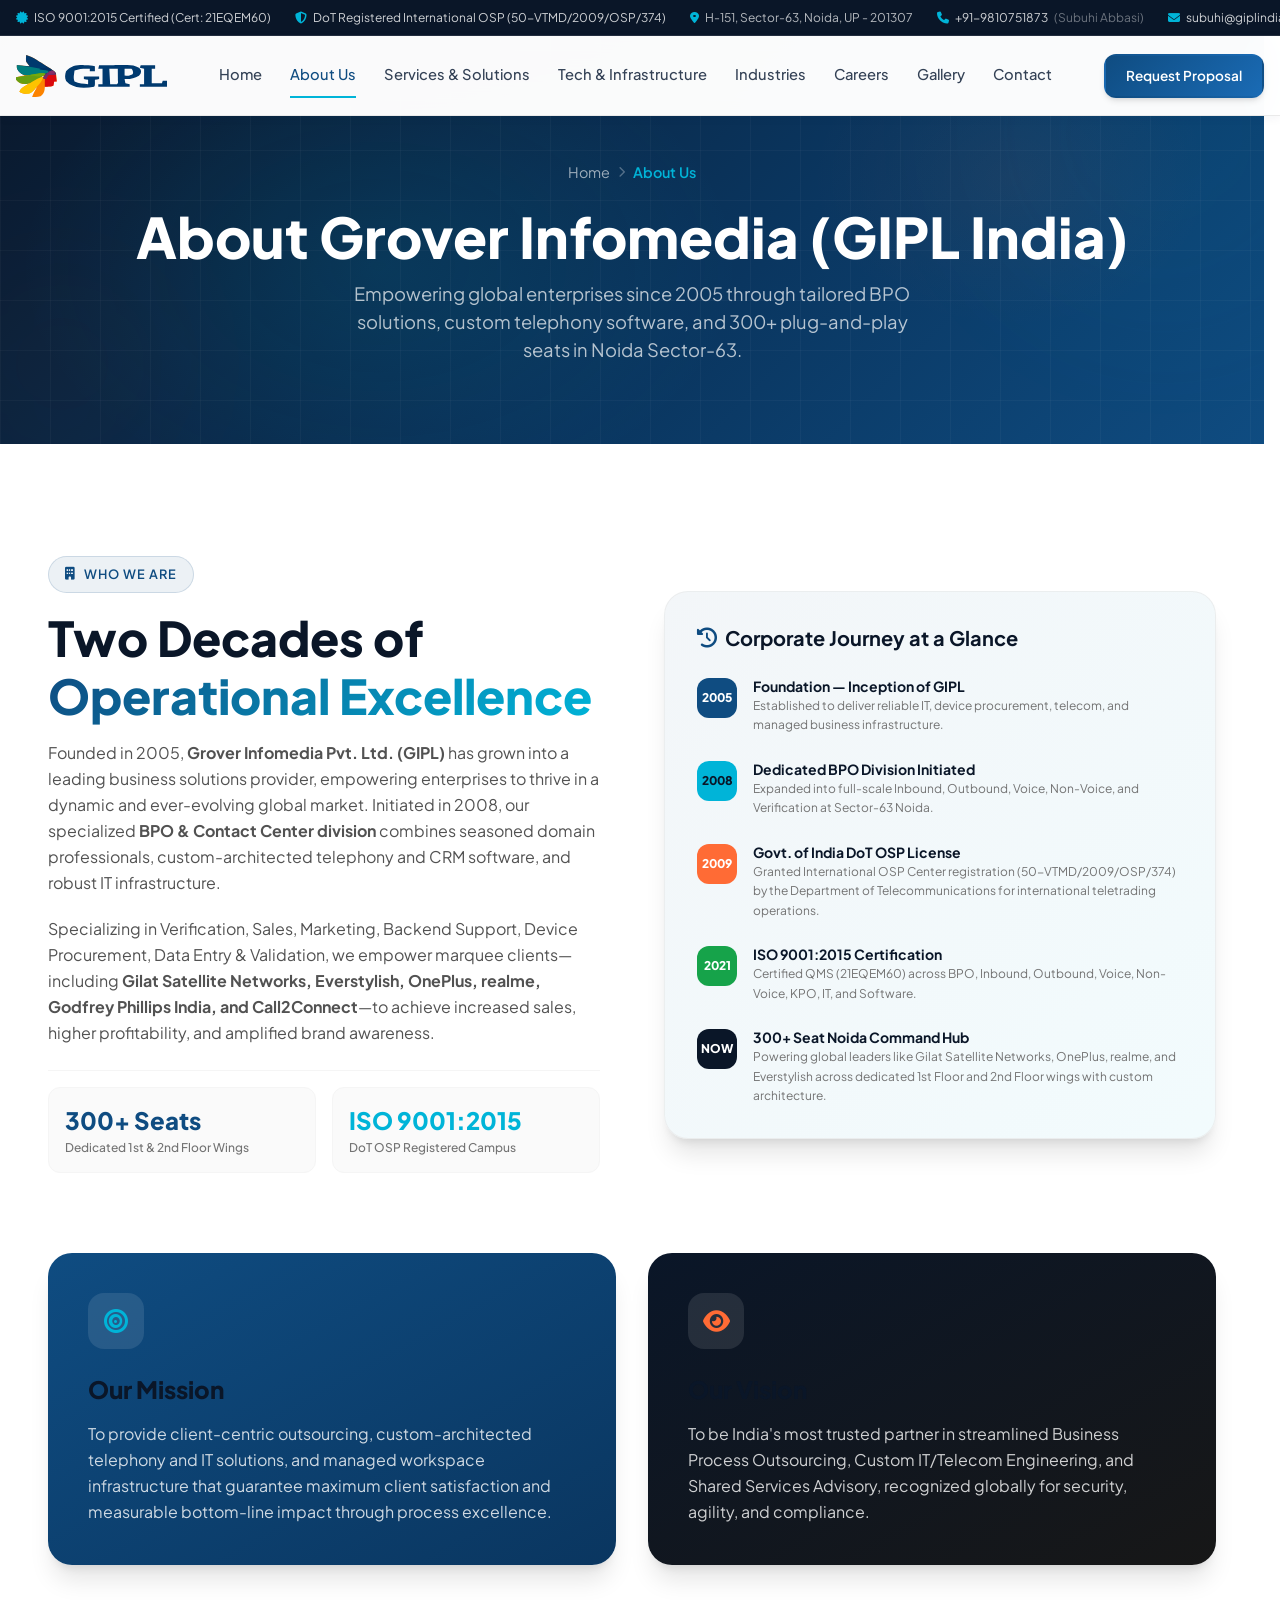
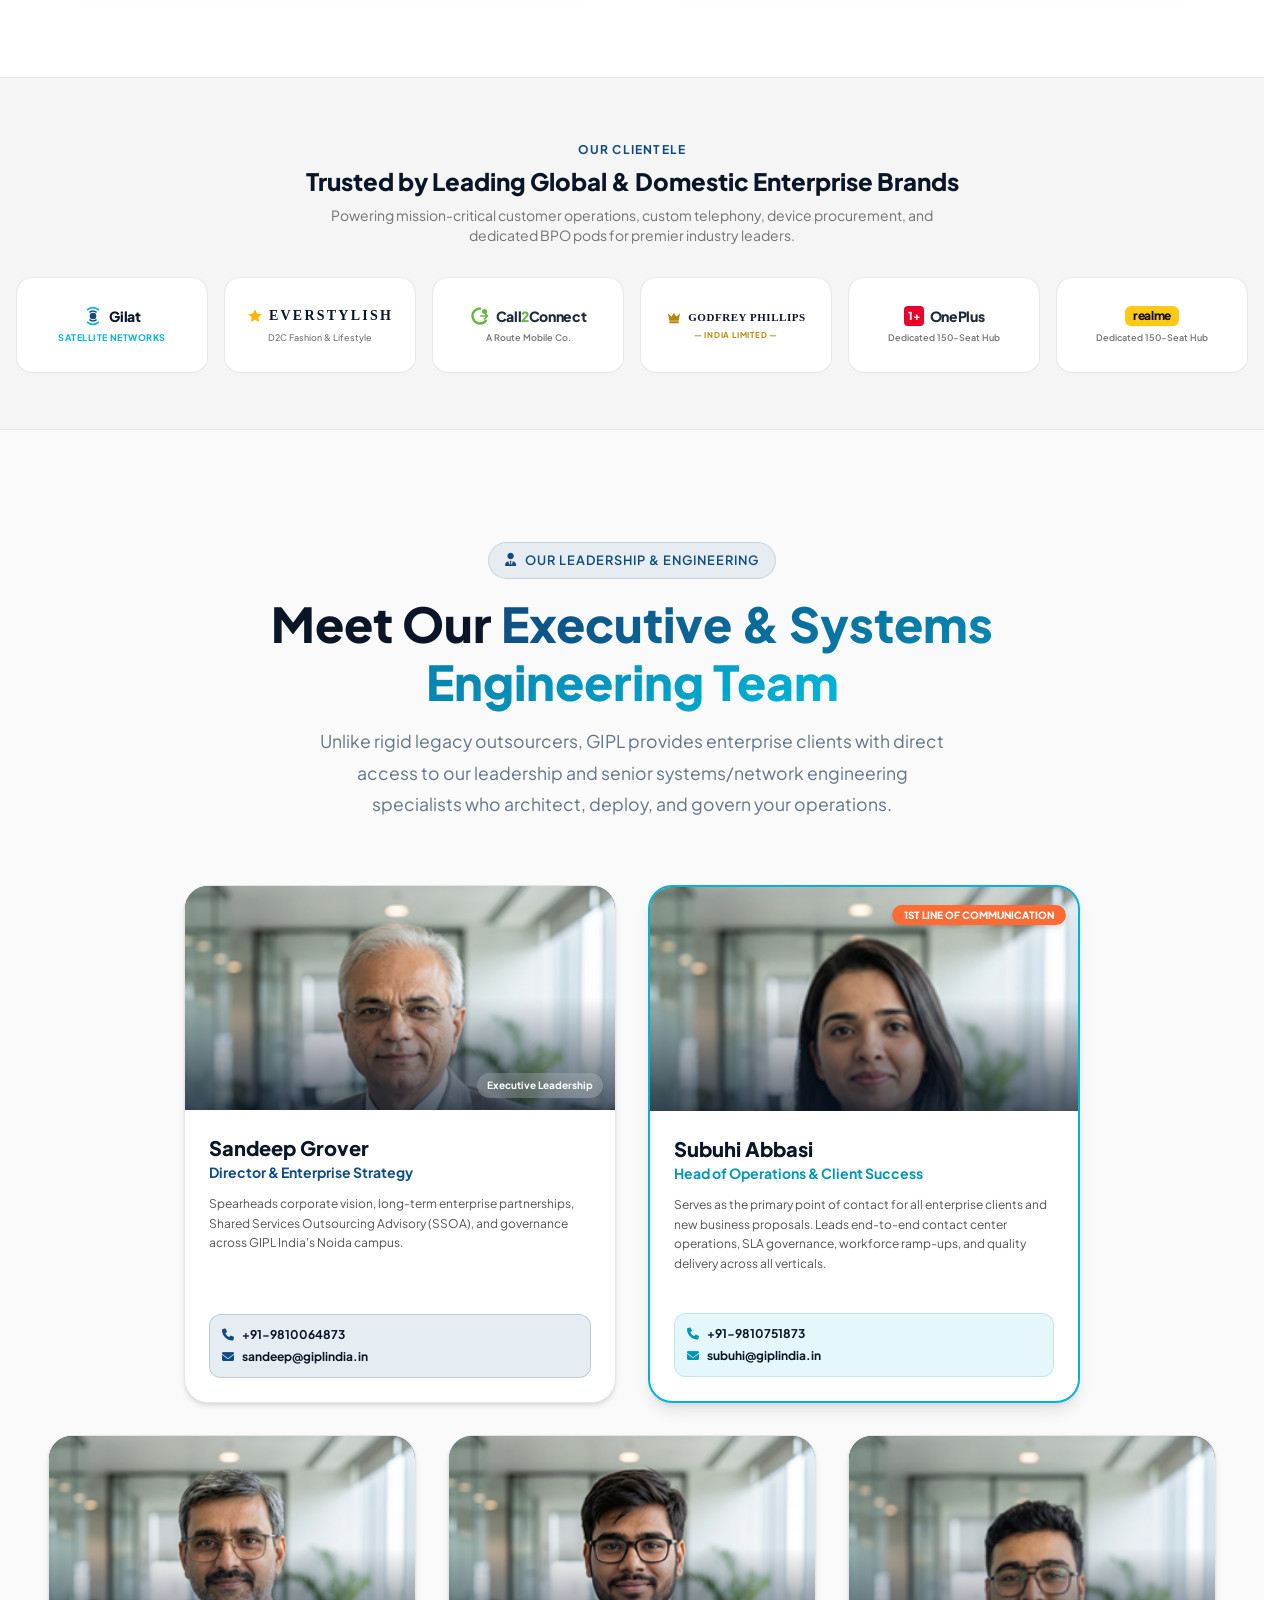
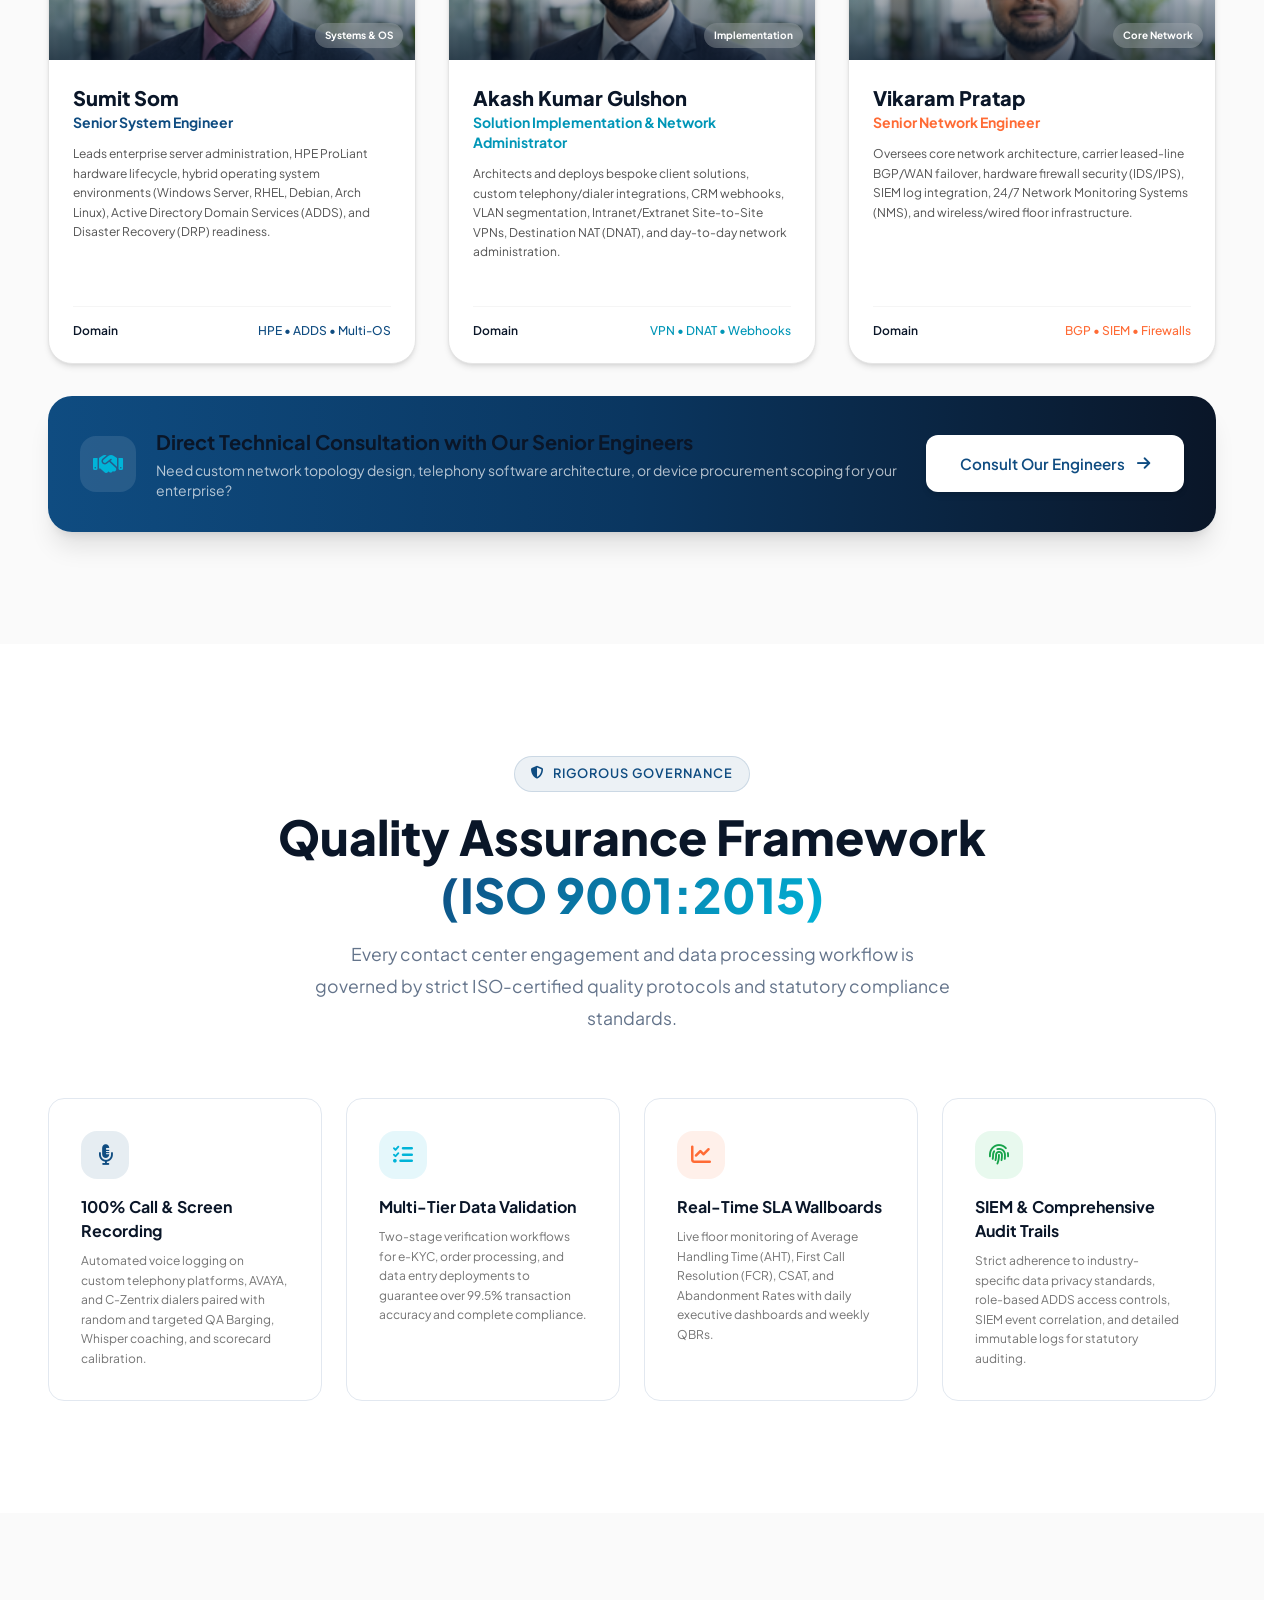
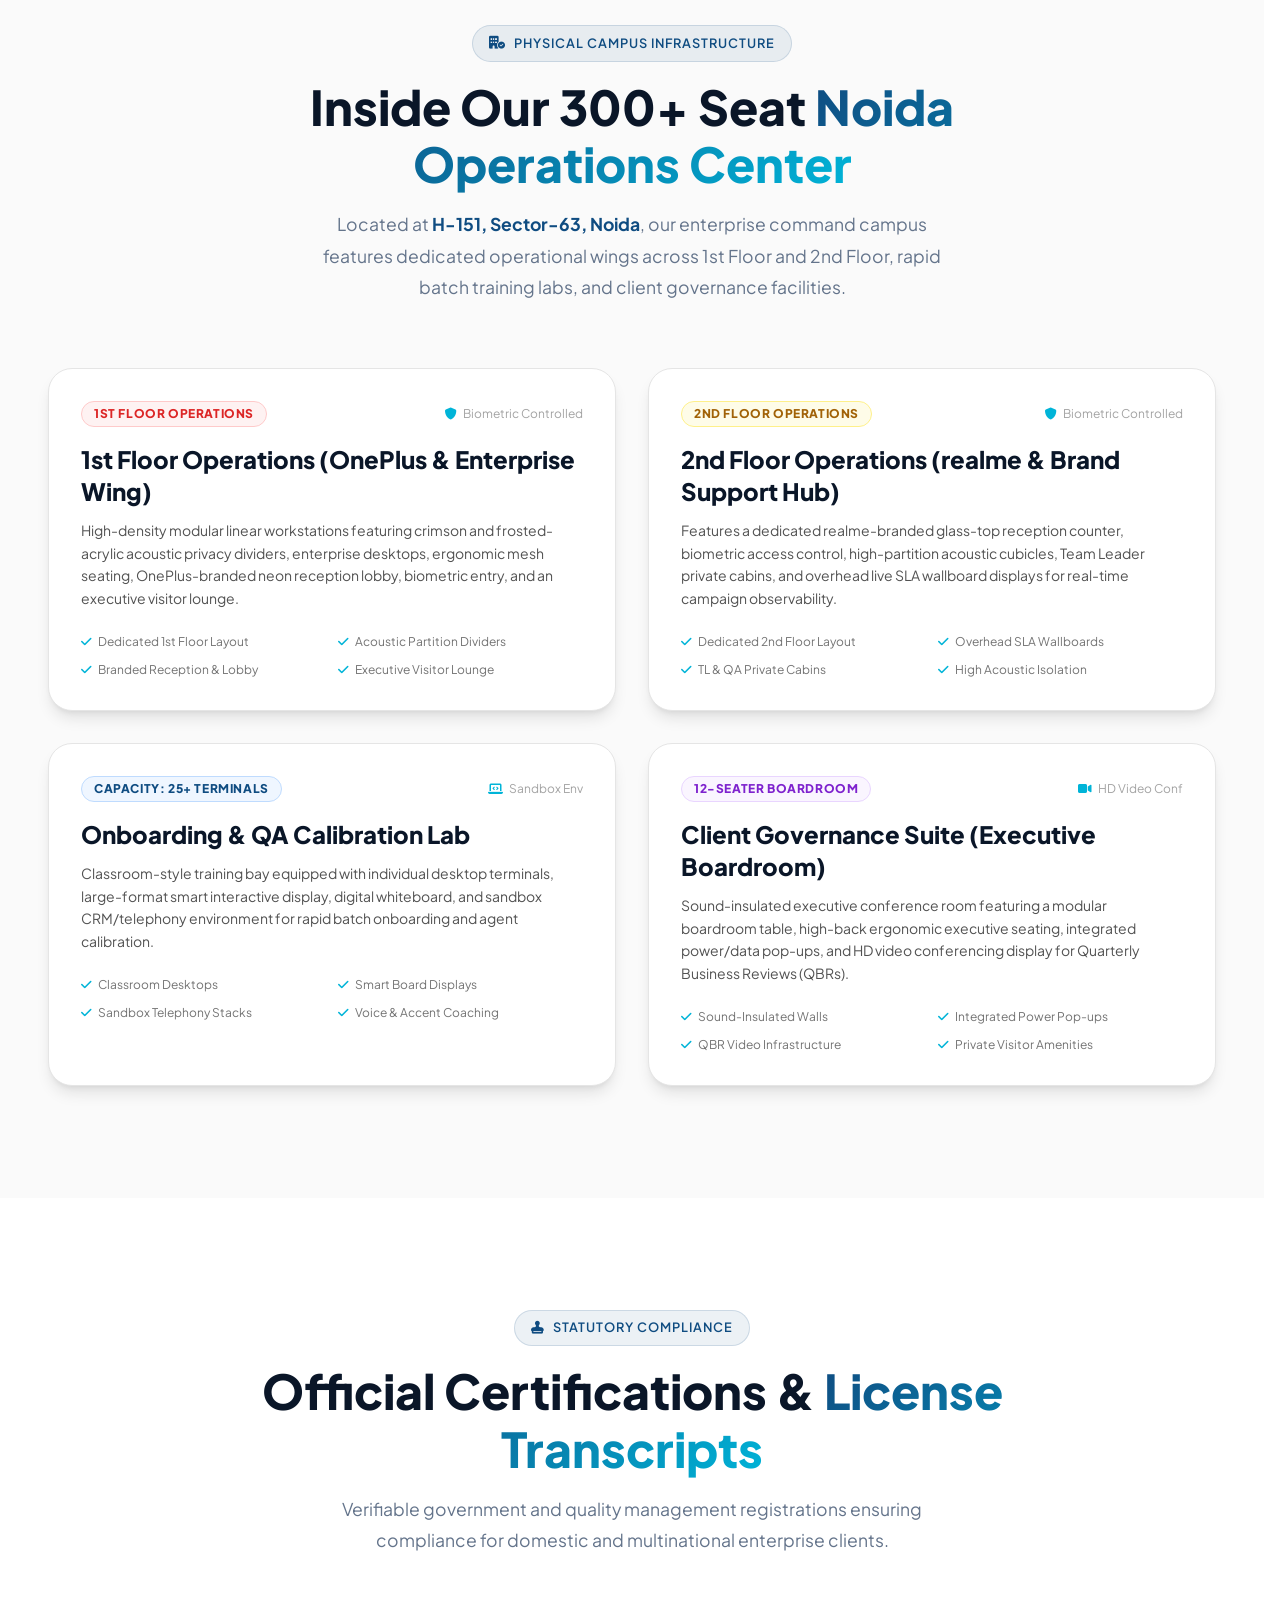
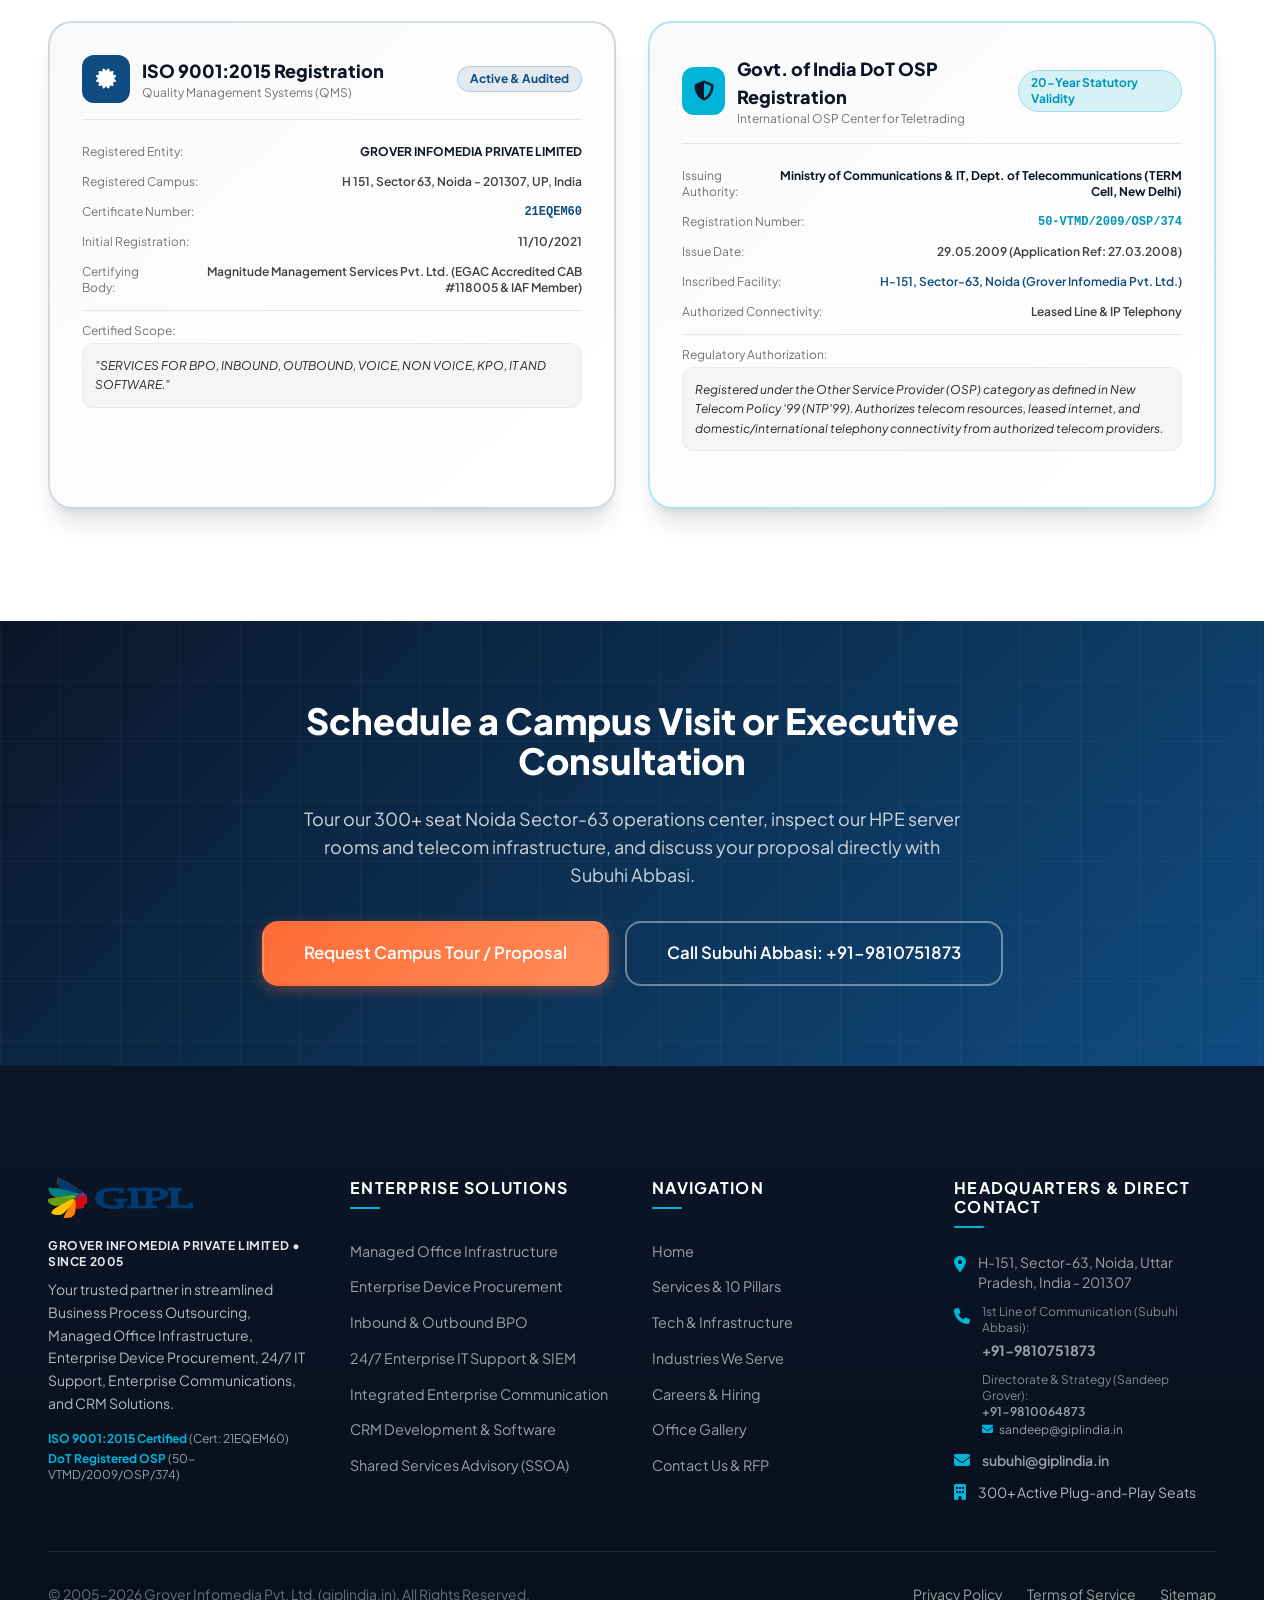
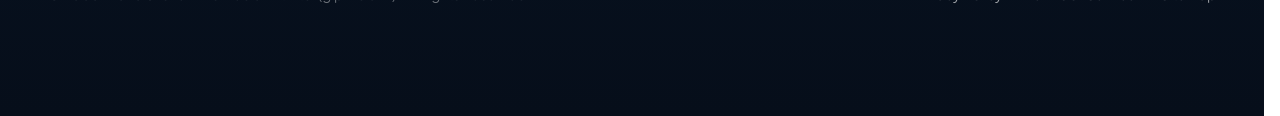
==== commit 2efcb8b7: "Update clientele: remove Aeroflot, rebalance 6-client grid, ensure Gilat Satellite Networks brand co" ====
--- a/about.html
+++ b/about.html
@@ -194,7 +194,7 @@
           <p class="text-neutral-600 leading-relaxed mb-6">
             Specializing in Verification, Sales, Marketing, Backend Support, Device Procurement, Data Entry &
             Validation, we empower marquee clients—including <strong>Gilat Satellite Networks, Everstylish, OnePlus, realme, Godfrey Phillips
-              India, Call2Connect, and Aeroflot Airlines</strong>—to achieve increased sales, higher profitability, and
+              India, and Call2Connect</strong>—to achieve increased sales, higher profitability, and
             amplified brand awareness.
           </p>
           <div class="grid grid-cols-2 gap-4 pt-4 border-t border-neutral-100">
@@ -246,8 +246,8 @@
                   2009</div>
                 <div>
                   <h4 class="font-bold text-dark text-sm">Govt. of India DoT OSP License</h4>
-                  <p class="text-xs text-neutral-500 leading-relaxed">Granted International OSP registration
-                    (50-VTMD/2009/OSP/374) with 20-year statutory validity.</p>
+                  <p class="text-xs text-neutral-500 leading-relaxed">Granted International OSP Center registration
+                    (50-VTMD/2009/OSP/374) by the Department of Telecommunications for international teletrading operations.</p>
                 </div>
               </div>
 
@@ -320,8 +320,8 @@
         </p>
       </div>
 
-      <!-- 7 Marquee Client Vector Cards Grid -->
-      <div class="grid grid-cols-2 sm:grid-cols-3 md:grid-cols-4 lg:grid-cols-7 gap-4">
+      <!-- 6 Marquee Client Vector Cards Grid -->
+      <div class="grid grid-cols-2 sm:grid-cols-3 lg:grid-cols-6 gap-4">
 
         <!-- 1. Gilat Satellite Networks -->
         <div
@@ -407,19 +407,6 @@
             </div>
           </div>
           <span class="text-[9px] font-semibold text-neutral-500">Dedicated 150-Seat Hub</span>
-        </div>
-
-        <!-- 7. Aeroflot Airlines -->
-        <div
-          class="h-24 px-4 py-3 bg-white rounded-2xl border border-neutral-200/90 hover:border-primary/50 hover:shadow-lg hover:-translate-y-1 transition-all duration-300 flex flex-col items-center justify-center text-center group">
-          <div class="flex items-center gap-1.5 mb-1">
-            <svg class="w-5 h-5 text-[#0A2540] shrink-0" viewBox="0 0 24 24" fill="currentColor">
-              <path
-                d="M21 16V14L13 9V3.5C13 2.67 12.33 2 11.5 2C10.67 2 10 2.67 10 3.5V9L2 14V16L10 13.5V19L8 20.5V22L11.5 21L15 22V20.5L13 19V13.5L21 16Z" />
-            </svg>
-            <span class="font-extrabold text-xs tracking-widest text-[#0A2540]">AEROFLOT</span>
-          </div>
-          <span class="text-[9px] font-medium text-neutral-500">International OSP Client</span>
         </div>
 
       </div>
@@ -940,8 +927,8 @@
                 Pvt. Ltd.)</a>
             </div>
             <div class="flex items-start justify-between">
-              <span class="text-neutral-500">Inscribed Global Client:</span>
-              <span class="font-semibold text-right">Aeroflot Airlines</span>
+              <span class="text-neutral-500">Authorized Connectivity:</span>
+              <span class="font-semibold text-right">Leased Line & IP Telephony</span>
             </div>
             <div class="pt-3 border-t border-neutral-200">
               <span class="text-neutral-500 block mb-1">Regulatory Authorization:</span>
--- a/styles.css
+++ b/styles.css
@@ -1117,7 +1117,7 @@
   flex-shrink: 0;
 }
 
-/* ---------- Clientele Logo Card (Uniform 7-Client Grid) ---------- */
+/* ---------- Clientele Logo Card (Uniform 6-Client Grid) ---------- */
 .client-logo-card {
   height: 6rem; /* h-24 */
   padding: 0.875rem 1rem;
@@ -1138,3 +1138,9 @@
   transform: translateY(-3px);
 }
 
+@media (min-width: 1024px) {
+  .lg\:grid-cols-6 {
+    grid-template-columns: repeat(6, minmax(0, 1fr)) !important;
+  }
+}
+
